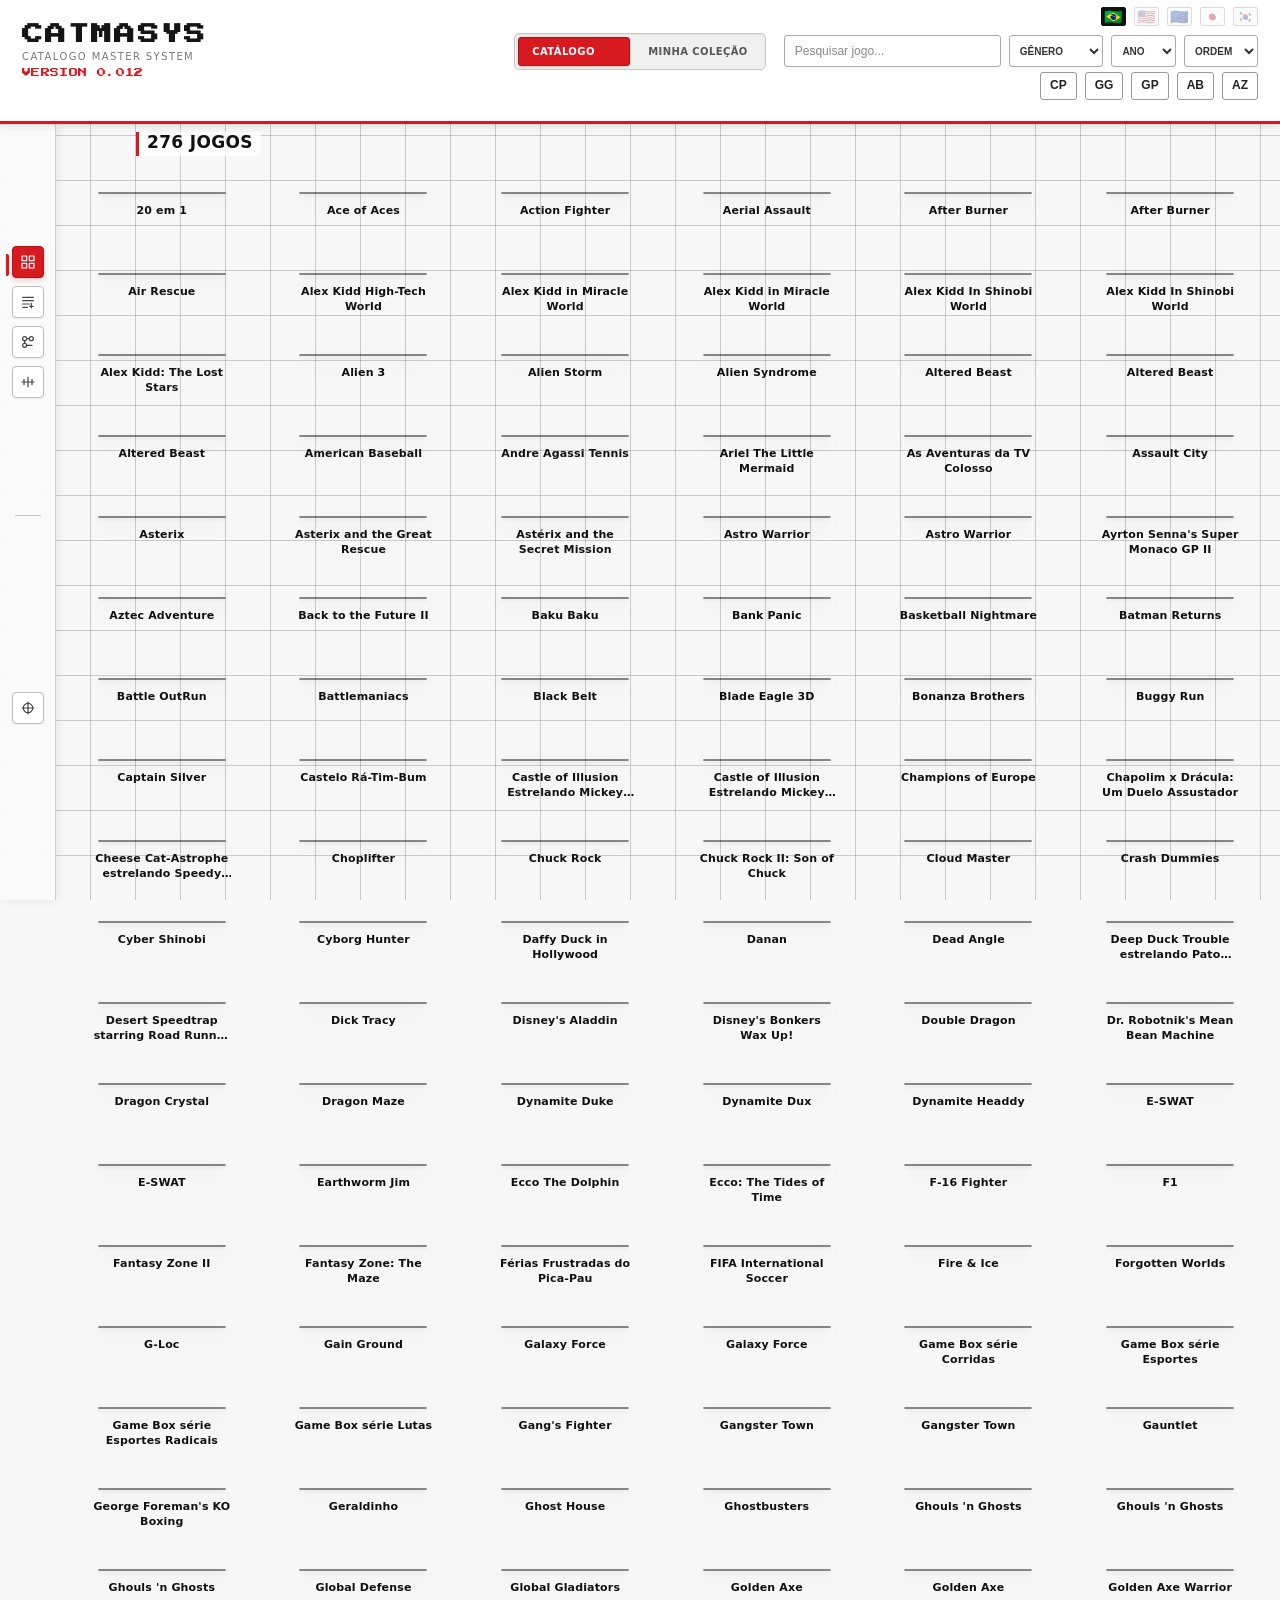
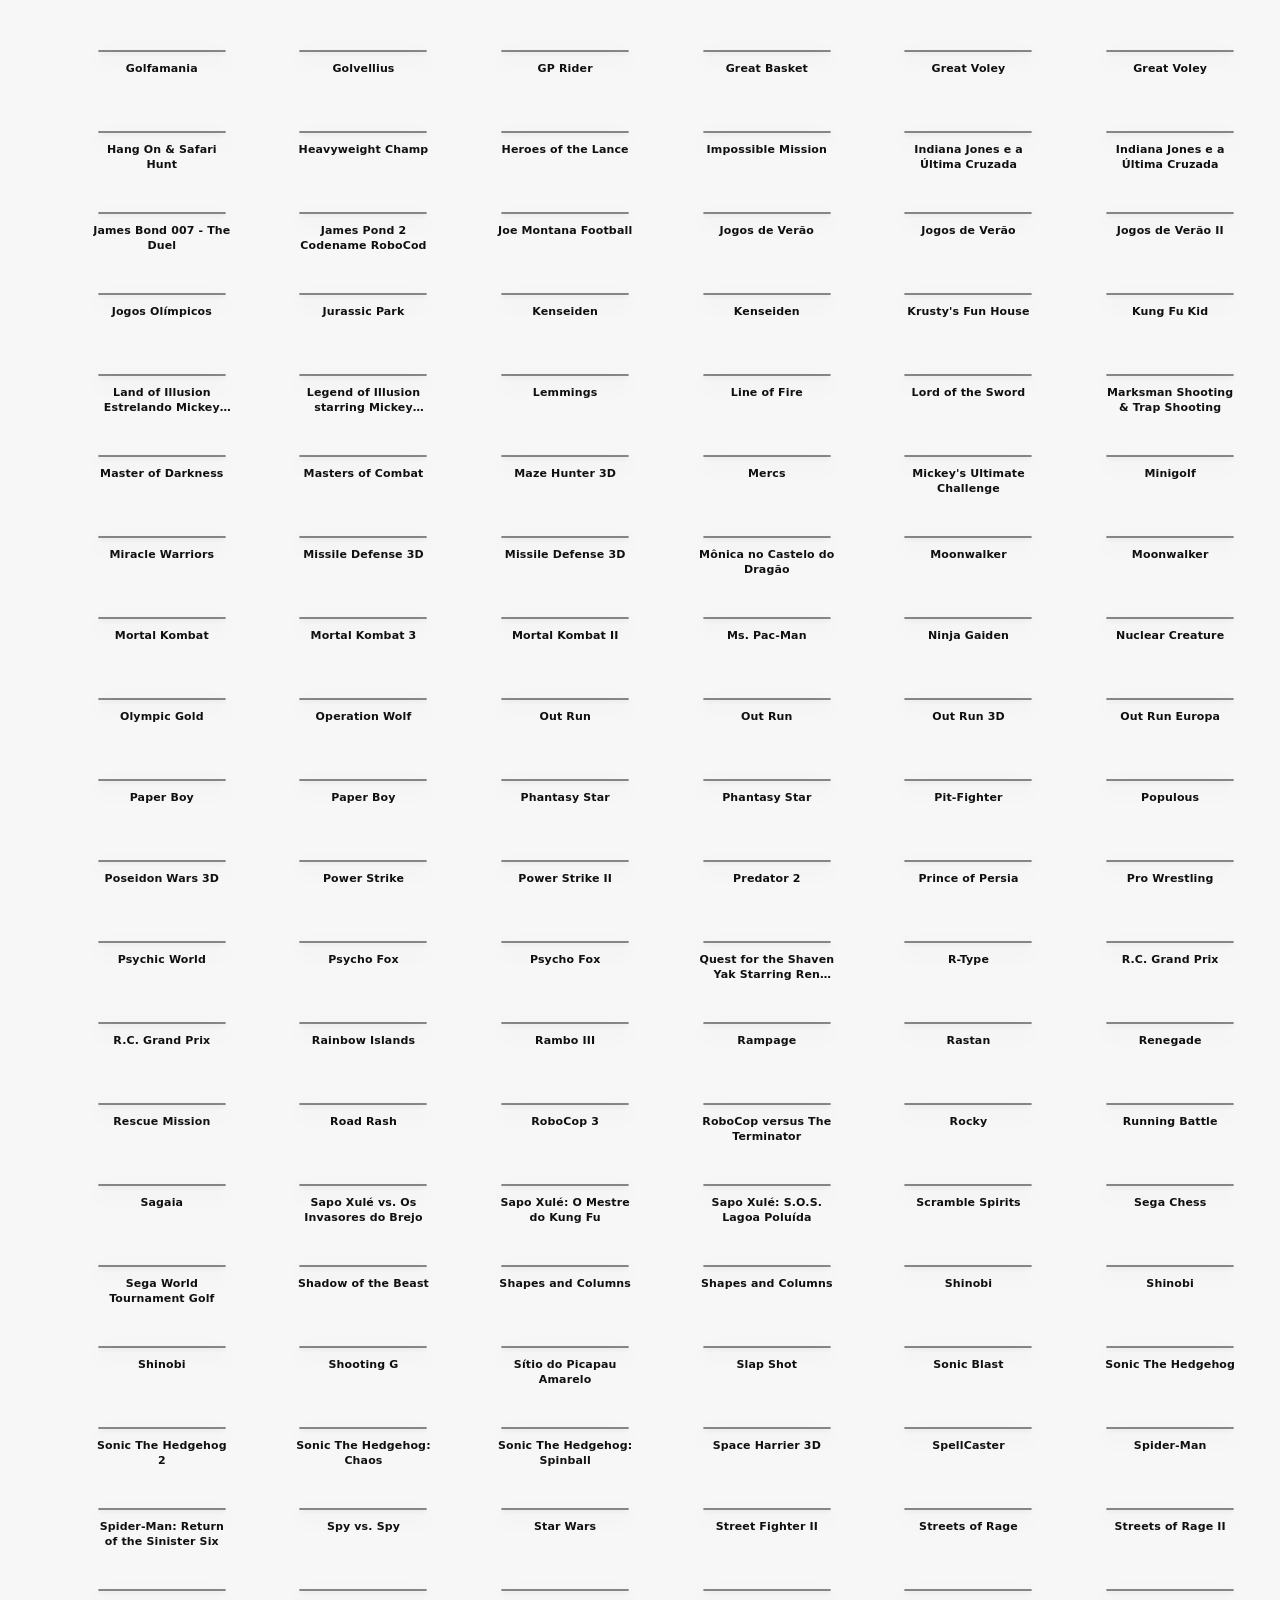
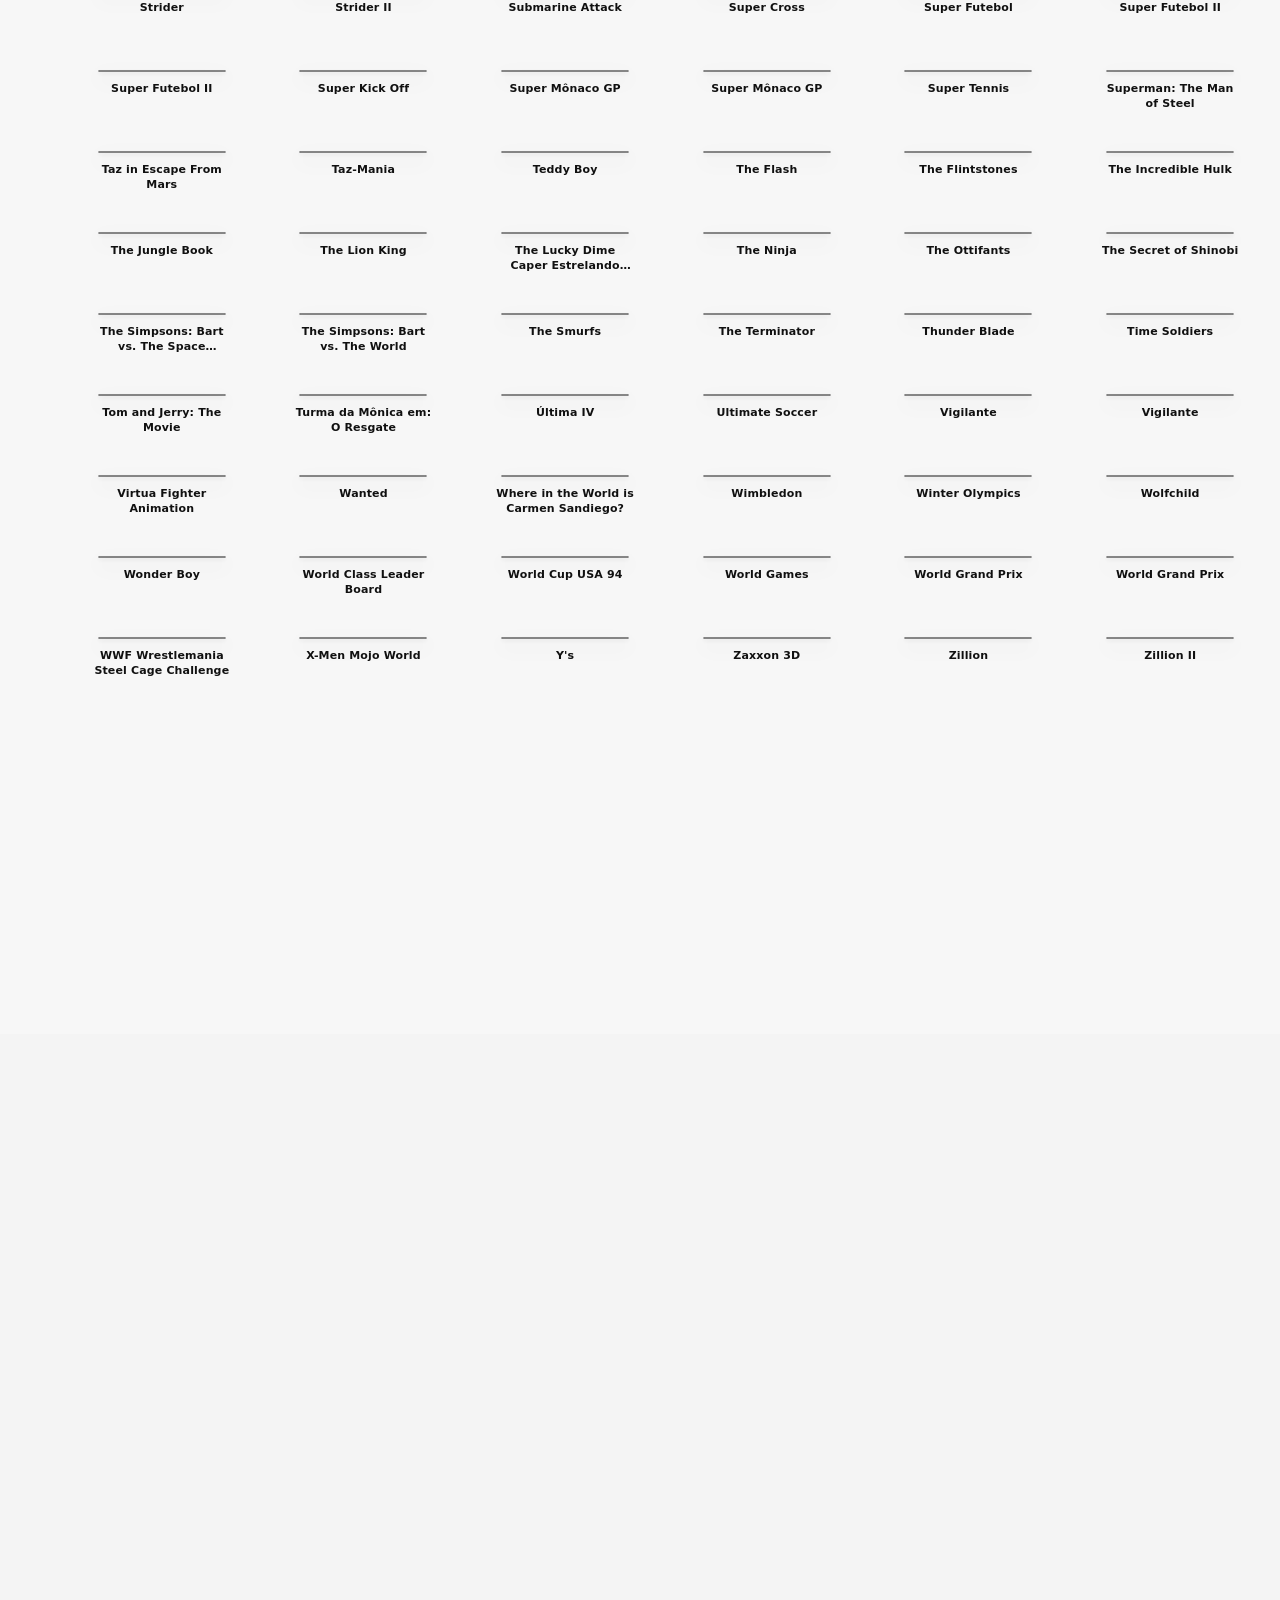
==== index.html @ 5d3e19c9 "Version 0.012 — sincroniza versão visível do cabeçalho" ====
﻿<!doctype html><html lang="pt-BR"><head><meta charset="utf-8"><meta name="viewport" content="width=device-width,initial-scale=1"><title>Catmasys</title><link rel="icon" type="image/svg+xml" href="assets/catmasys-icon.svg"><link rel="stylesheet" href="css/style.css"><link rel="stylesheet" href="css/skin_spaceharrier.css"></head><body><header class="topbar"><div><h1>CATMASYS</h1><p>Catalogo Master System</p><span class="site-version">VERSION 0.012</span></div><nav class="mode-switch"><a class="mode-btn active" href="index.html">CATÁLOGO</a><a class="mode-btn" href="minha_colecao.html">MINHA COLEÇÃO</a></nav><div class="catalog-header-controls"><input id="search" type="search" placeholder="Pesquisar jogo..." autocomplete="off"><select id="genre-filter"><option value="">GÊNERO</option></select><select id="year-filter"><option value="">ANO</option></select><select id="sort-filter"><option value="default">ORDEM</option><option value="az">A-Z</option><option value="za">Z-A</option></select></div><div id="catalog-filters" class="catalog-filters">
    <div id="catalogs">
        <button class="active" data-cat="BR">BR</button>
        <button disabled data-cat="USA">USA</button>
        <button disabled data-cat="EUR">EUR</button>
        <button disabled data-cat="JP">JP</button>
        <button disabled data-cat="KR">KR</button>
    </div>
    <div id="editions">
        <button data-edition="CP">CP</button>
        <button data-edition="GG">GG</button>
        <button data-edition="GP">GP</button>
        <button data-edition="AB">AB</button>
        <button data-edition="AZ">AZ</button>
        
    </div>
</div></header><aside id="view-menu" class="view-menu" aria-label="Modos de exibição">
    <div class="view-rail-group">
        <button class="view-mode active" data-view="thumbs" title="Miniaturas" aria-label="Miniaturas">
            <svg viewBox="0 0 24 24" aria-hidden="true"><rect x="3" y="3" width="7" height="7"/><rect x="14" y="3" width="7" height="7"/><rect x="3" y="14" width="7" height="7"/><rect x="14" y="14" width="7" height="7"/></svg>
        </button>
        <button class="view-mode" data-view="year" title="Ordenar por ano" aria-label="Ordenar por ano">
            <svg viewBox="0 0 24 24" aria-hidden="true"><path d="M4 5h16M4 10h16M4 15h10M4 20h7"/><path d="M17 14v7M14.5 18.5h5"/></svg>
        </button>
        <button class="view-mode" data-view="genre" title="Ordenar por gênero" aria-label="Ordenar por gênero">
            <svg viewBox="0 0 24 24" aria-hidden="true"><circle cx="7" cy="7" r="3"/><circle cx="17" cy="7" r="3"/><circle cx="7" cy="17" r="3"/><path d="M10 7h4M7 10v4M10 17h8"/></svg>
        </button>
        <button class="view-mode" data-view="timeline" title="Linha do tempo" aria-label="Linha do tempo">
            <svg viewBox="0 0 24 24" aria-hidden="true"><path d="M3 12h18"/><path d="M6 8v8M12 5v14M18 8v8"/></svg>
        </button>
    </div>
    <div class="view-rail-separator"></div>
    <div class="view-rail-group future-modes" aria-label="Mais modos de exibição">
        <button class="view-mode mode-placeholder" title="Novos modos em breve" aria-label="Novos modos em breve" disabled>
            <svg viewBox="0 0 24 24" aria-hidden="true"><path d="M12 5v14M5 12h14"/></svg>
        </button>
    </div>
</aside><main><div class="toolbar"><span id="count"></span></div><section id="grid" class="grid"></section></main><footer class="site-footer" aria-label="Informações do site"></footer><script src="js/games_br.js"></script><script src="js/app_catalogo.js"></script><script src="js/skin_spaceharrier.js"></script></body></html>
---- css/style.css ----
﻿* {
    box-sizing: border-box;
}

html {
    font-family: system-ui, -apple-system, "Segoe UI", Roboto, Arial, sans-serif;
    background: #f4f4f4;
    color: #171717;
}

body {
    margin: 0;
    background-color: #f7f7f7;
    background-image:
        linear-gradient(rgba(0,0,0,0.18) 1px, transparent 1px),
        linear-gradient(90deg, rgba(0,0,0,0.18) 1px, transparent 1px);
    background-size: 45px 45px;
    background-attachment: fixed;

}


/* =========================================================
   FONTE
   ========================================================= */

@font-face {
    font-family: "Press Start 2P";
    src: url("../fonts/PressStart2P-Regular.ttf") format("truetype");
    font-weight: 400;
    font-style: normal;
    font-display: swap;
}


/* =========================================================
   CABECALHO
   ========================================================= */

.topbar {
    position: sticky;
    top: 0;
    z-index: 1000;

    display: grid;
    grid-template-columns: 1fr auto;
    grid-template-rows: auto auto auto;

    align-items: center;
    column-gap: 20px;

    padding-top: 4px !important;
    padding-bottom: 4px !important;

    background: #fff;
    border-bottom: 1px solid #ddd;

    box-shadow: 0 2px 6px rgba(0,0,0,0.15);
}

.topbar > div:first-child {
    grid-column: 1;
    grid-row: 1 / 4;
    flex-shrink: 0;
}

.topbar h1 {
    margin: 0 !important;

    font-family: "Press Start 2P", monospace !important;
    font-size: 22px;
    line-height: 1.05 !important;
    letter-spacing: 0.08em;
}

.topbar p {
    margin-top: 0 !important;
    margin-bottom: 0 !important;

    color: #666;
    font-size: 13px;
    line-height: 1 !important;
}


/* =========================================================
   PESQUISA
   ========================================================= */

#search {
    grid-column: 2;
    grid-row: 2;

    width: 280px;

    margin-top: 0 !important;
    margin-bottom: 0 !important;

    padding: 8px 12px;

    border: 1px solid #ccc;
    border-radius: 6px;

    font-size: 14px;
}


/* =========================================================
   CATALOGOS E EDICOES
   ========================================================= */

#catalog-filters {
    grid-column: 2;
    grid-row: 1 / 4;

    display: contents;
}

#catalogs {
    grid-column: 2;
    grid-row: 1;

    display: flex;
    gap: 3px;
    justify-content: flex-end;

    margin-top: 0 !important;
    margin-bottom: 0 !important;
}

#editions {
    grid-column: 2;
    grid-row: 3;

    display: flex;
    gap: 5px;
    justify-content: flex-end;

    margin-top: 0 !important;
    margin-bottom: 0 !important;
}


/* Botoes de catalogo: discretos */

#catalogs button {
    border: 1px solid #ccc;
    background: #fff;
    color: #777;

    padding-top: 1px !important;
    padding-bottom: 1px !important;
    padding-left: 6px;
    padding-right: 6px;

    margin: 0;

    border-radius: 3px;

    font-size: 9px;
    line-height: 1 !important;

    height: 18px;
    min-width: 30px;

    cursor: pointer;
}

#catalogs button.active {
    background: #222;
    color: #fff;
    border-color: #222;
}

#catalogs button:disabled {
    opacity: 0.35;
    cursor: default;
}


/* Botoes de edicao: mais visiveis */

#editions button {
    border: 1px solid #ccc;
    background: #fff;
    color: #777;

    padding: 5px 9px;

    margin: 0;

    border-radius: 3px;

    font-size: 12px;
    line-height: 1.1;

    height: 26px;

    cursor: pointer;
}

#editions button.active {
    background: #222;
    color: #fff;
    border-color: #222;
}

#editions button:disabled {
    opacity: 0.35;
    cursor: default;
}


/* =========================================================
   AREA PRINCIPAL
   ========================================================= */

main {
    position: relative;
}

.toolbar {
    max-width: 1500px;
    margin: auto;
    padding: 16px 24px;

    color: #666;
    font-size: 14px;
}

#grid {
    position: relative;
    display: block !important;

    max-width: none;
    margin: 0;
    padding: 0 20px 40px;
}


/* =========================================================
   SECOES POR ANO
   ========================================================= */

.year-section {
    position: relative;

    width: 100%;
    margin-top: 36px;
}

.year-title {
    display: block;

    width: 100%;

    margin: 0 0 14px 0;
    padding: 0 0 5px 0;

    color: #111;

    font-size: 24px;
    line-height: 1.2;
    font-weight: 700;

    text-align: left;

    border-bottom: 2px solid #111 !important;
}


/* =========================================================
   LINHAS DE JOGOS
   ========================================================= */

.year-grid {
    position: relative;

    display: flex !important;
    flex-direction: column;

    align-items: center;

    gap: 34px;
}

.game-row {
    display: flex !important;

    flex-direction: row;
    flex-wrap: nowrap;

    justify-content: center;
    align-items: flex-start;

    gap: 34px;

    width: 100%;
}


/* =========================================================
   CARDS
   ========================================================= */

.card {
    width: 140px;

    padding: 0;

    display: flex;
    flex-direction: column;
    align-items: center;

    background: transparent;

    border: none;
    border-radius: 0;

    box-shadow: none;

    color: #111;

    text-decoration: none;
}


/* =========================================================
   CAPAS
   ========================================================= */

.card .thumb {
    width: 128px !important;
    height: auto !important;

    max-width: 128px !important;
    max-height: none !important;

    object-fit: unset !important;

    display: block;

    margin: 0 auto;

    border: 1px solid #111;
    border-radius: 4px;

    box-shadow: none !important;

    filter: drop-shadow(0 2px 4px rgba(0,0,0,0.38));

    background: transparent;
}


/* =========================================================
   NOMES DOS JOGOS
   ========================================================= */

.card .name {
    width: 128px;
    height: 32px;

    margin: 10px auto 0;

    color: #111;

    font-family: system-ui, -apple-system, "Segoe UI", Arial, sans-serif;

    font-size: 12px;
    line-height: 16px;

    font-weight: 600;

    text-align: center;

    letter-spacing: 0.25px;

    display: -webkit-box;

    -webkit-line-clamp: 2;
    -webkit-box-orient: vertical;

    overflow: hidden;
}


/* =========================================================
   INFORMACOES / ID
   ========================================================= */

.card .id {
    margin: 0 2px;

    color: #777;

    font-size: 12px;
}


/* =========================================================
   PAGINA DE DETALHE
   ========================================================= */

.detail {
    max-width: 1100px;

    margin: 30px auto;

    padding: 0 24px 50px;
}

.detail-card {
    display: grid;

    grid-template-columns: minmax(240px, 360px) 1fr;

    gap: 40px;

    background: #fff;

    border: 1px solid #ddd;
    border-radius: 12px;

    padding: 24px;
}

.cover {
    width: 100%;
    max-height: 650px;

    object-fit: contain;

    background: #eee;

    border-radius: 8px;
}

.info h2 {
    margin-top: 0;
}

.info-row {
    padding: 9px 0;

    border-bottom: 1px solid #eee;
}

.label {
    color: #777;

    display: inline-block;

    min-width: 140px;
}

.back {
    color: inherit;

    text-decoration: none;

    font-weight: 600;
}


/* =========================================================
   RESPONSIVIDADE
   ========================================================= */

@media (max-width: 700px) {

    .topbar {
        grid-template-columns: 1fr;
        grid-template-rows: auto;

        gap: 5px;

        padding: 8px 12px !important;
    }

    .topbar > div:first-child {
        grid-column: 1;
        grid-row: auto;
    }

    #catalogs,
    #search,
    #editions {
        grid-column: 1;
        grid-row: auto;
        justify-content: flex-start;
    }

    #search {
        width: 100%;
    }

    #catalogs {
        flex-wrap: wrap;
    }

    #editions {
        flex-wrap: wrap;
    }

    #grid {
        padding-left: 10px;
        padding-right: 10px;
    }

    .game-row {
        gap: 18px;
    }

    .detail {
        padding: 0 12px 30px;
    }

    .detail-card {
        grid-template-columns: 1fr;
        gap: 20px;

        padding: 16px;
    }
}



/* =========================================================
   IDENTIDADE VISUAL MASTER SYSTEM
   ========================================================= */

/* faixa vermelha de divisao do cabecalho */
.topbar {
    border-bottom: 4px solid #d71920 !important;
}


/* catalogos - discretos, estilo tecnico */
#catalogs button {
    border: 1px solid #999;
    background: #f7f7f7;
    color: #333;

    font-weight: 600;
}

#catalogs button.active {
    background: #111;
    color: #fff;
    border-color: #111;
}


/* edicoes - destaque vermelho */
#editions button {
    border: 1px solid #999;
    background: #fff;
    color: #222;

    font-weight: 700;
}

#editions button:hover {
    background: #eee;
}

#editions button.active {
    background: #d71920;
    color: #fff;
    border-color: #b51218;
}


/* campo de pesquisa */
#search {
    border: 1px solid #999;
    border-radius: 2px;
    background: #fff;
}

#search:focus {
    outline: none;
    border-color: #d71920;
    box-shadow: 0 0 0 1px #d71920;
}


/* titulos dos anos */
.year-title {
    border-bottom-color: #111 !important;
}


/* pequeno detalhe vermelho ao passar sobre as capas */
.card:hover .thumb {
    filter:
        drop-shadow(0 2px 4px rgba(0,0,0,0.38))
        drop-shadow(0 0 1px rgba(215,25,32,0.35));
}
/* =========================================================
   PROFUNDIDADE DAS CAPAS
   ========================================================= */

.card .thumb {
    border: 1px solid rgba(0,0,0,0.45);

    filter:
        drop-shadow(0 2px 2px rgba(0,0,0,0.18))
        drop-shadow(0 7px 9px rgba(0,0,0,0.20));

    transition:
        transform 0.18s ease,
        filter 0.18s ease;
}


/* =========================================================
   CAPA AO PASSAR O MOUSE
   ========================================================= */

.card:hover .thumb {
    transform: translateY(-4px);

    filter:
        drop-shadow(0 3px 3px rgba(0,0,0,0.20))
        drop-shadow(0 11px 13px rgba(0,0,0,0.25));
}


/* =========================================================
   NOME DO JOGO
   ========================================================= */

.card:hover .name {
    text-shadow:
        0 1px 2px rgba(0,0,0,0.18);
}

/* =========================================================
   ALTERNANCIA CATALOGO / MINHA COLECAO
   ========================================================= */
.mode-switch {
    grid-column: 2;
    grid-row: 1 / 4;
    justify-self: center;
    display: flex;
    gap: 4px;
    align-items: center;
}
.mode-btn {
    display: inline-block;
    padding: 7px 10px;
    border: 1px solid #999;
    border-radius: 3px;
    background: #fff;
    color: #222;
    text-decoration: none;
    font-size: 11px;
    font-weight: 700;
    white-space: nowrap;
}
.mode-btn.active {
    background: #d71920;
    color: #fff;
    border-color: #b51218;
}

/* =========================================================
   MINHA COLECAO
   ========================================================= */
.collection-toolbar {
    max-width: 1500px;
    margin: 0 auto;
    padding: 16px 24px;
}
.collection-counts {
    display: flex;
    gap: 18px;
    align-items: center;
    color: #555;
    font-size: 14px;
    margin-bottom: 12px;
}
.collection-filters {
    display: flex;
    gap: 6px;
    flex-wrap: wrap;
}
.collection-filters button {
    border: 1px solid #999;
    background: #fff;
    color: #222;
    padding: 6px 9px;
    border-radius: 3px;
    font-size: 11px;
    font-weight: 700;
    cursor: pointer;
}
.collection-filters button.active {
    background: #d71920;
    color: #fff;
    border-color: #b51218;
}
.collection-grid {
    display: grid;
    grid-template-columns: repeat(auto-fill, minmax(155px, 1fr));
    gap: 28px 18px;
    padding: 0 24px 50px;
    max-width: 1500px;
    margin: 0 auto;
}
.collection-card {
    min-width: 0;
    text-align: center;
}
.collection-cover-link {
    display: block;
    text-decoration: none;
}
.collection-card .thumb {
    width: 128px;
    max-width: 100%;
    border: 1px solid rgba(0,0,0,.45);
    border-radius: 4px;
    filter: drop-shadow(0 5px 7px rgba(0,0,0,.2));
    transition: transform .18s ease;
}
.collection-card:hover .thumb {
    transform: translateY(-4px);
}
.collection-name {
    margin: 9px auto 0;
    font-size: 12px;
    line-height: 16px;
    font-weight: 600;
    max-width: 145px;
}
.collection-id {
    color: #777;
    font-size: 10px;
    margin-top: 3px;
}
.collection-status-select {
    width: 130px;
    margin-top: 7px;
    padding: 5px 4px;
    border: 1px solid #999;
    border-radius: 3px;
    background: #fff;
    font-size: 11px;
}
@media (max-width: 700px) {
    .mode-switch {
        grid-column: 1;
        grid-row: auto;
        justify-self: start;
    }
    .collection-toolbar {
        padding: 12px;
    }
    .collection-grid {
        padding-left: 12px;
        padding-right: 12px;
        grid-template-columns: repeat(auto-fill, minmax(125px, 1fr));
        gap: 22px 8px;
    }
}

/* =========================================================
   CORRECAO DO HEADER: NAVEGACAO NO CENTRO
   ========================================================= */
.topbar {
    grid-template-columns: 1fr auto 1fr !important;
    grid-template-rows: auto auto auto !important;
    column-gap: 18px !important;
    padding-left: 18px;
    padding-right: 18px;
}

.topbar > div:first-child {
    grid-column: 1 !important;
    grid-row: 1 / 4 !important;
}

.mode-switch {
    grid-column: 2 !important;
    grid-row: 1 / 4 !important;
    justify-self: center !important;
    align-self: center !important;
    z-index: 20;
}

#catalog-filters {
    grid-column: 3 !important;
    grid-row: 1 / 4 !important;
}

#catalogs {
    grid-column: 3 !important;
}

#search {
    grid-column: 3 !important;
}

#editions {
    grid-column: 3 !important;
}

@media (max-width: 900px) {
    .topbar {
        grid-template-columns: 1fr !important;
        grid-template-rows: auto !important;
        gap: 7px !important;
    }

    .topbar > div:first-child,
    .mode-switch,
    #catalog-filters,
    #catalogs,
    #search,
    #editions {
        grid-column: 1 !important;
        grid-row: auto !important;
    }

    .mode-switch {
        justify-self: center !important;
    }

    #catalogs,
    #editions {
        justify-content: center !important;
    }

    #search {
        width: min(100%, 420px);
        justify-self: center;
    }
}

.catalog-header-controls{grid-column:3!important;grid-row:2!important;display:flex;align-items:center;justify-content:flex-end;gap:5px;min-width:0}.catalog-header-controls #search{grid-column:auto!important;grid-row:auto!important;width:210px}.catalog-header-controls select{height:30px;padding:0 6px;border:1px solid #999;border-radius:3px;background:#fff;color:#222;font-size:10px;font-weight:700}.catalog-header-controls #genre-filter{width:100px}.catalog-header-controls #year-filter{width:68px}.catalog-header-controls #sort-filter{width:78px}.catalog-header-controls #status-filter{width:92px}@media(max-width:900px){.catalog-header-controls{grid-column:1!important;grid-row:auto!important;justify-content:center;flex-wrap:wrap}.catalog-header-controls #search{width:min(100%,280px)}}
/* HEADER UNIFICADO: mesma altura e mesma posicao da busca nos dois modos */
.topbar{min-height:82px!important;grid-template-rows:26px 30px 26px!important;}
.topbar .catalog-header-controls{grid-column:3!important;grid-row:2!important;height:30px!important;align-self:center!important;}
.topbar .catalog-header-controls #search{height:30px!important;margin:0!important;}
.topbar #catalog-filters{grid-column:3!important;grid-row:1 / 4!important;display:contents!important;}
.topbar #catalogs{grid-column:3!important;grid-row:1!important;height:26px!important;align-items:center!important;}
.topbar #editions{grid-column:3!important;grid-row:3!important;height:26px!important;align-items:center!important;}




/* =========================================================
   CATMASYS — RAIL DE MODOS DE EXIBIÇÃO
   ========================================================= */
.view-menu{
    position:fixed;
    left:0;
    top:82px;
    bottom:0;
    z-index:900;
    width:60px;
    padding:18px 8px 12px;
    display:flex;
    flex-direction:column;
    align-items:center;
    background:rgba(255,255,255,.97);
    border-right:1px solid #d4d4d4;
    box-shadow:2px 0 12px rgba(0,0,0,.10);
}
.view-rail-group{
    display:flex;
    flex-direction:column;
    align-items:center;
    gap:8px;
}
.view-mode{
    position:relative;
    width:42px;
    height:42px;
    padding:0;
    display:flex;
    align-items:center;
    justify-content:center;
    border:1px solid #c4c4c4;
    border-radius:5px;
    background:#fafafa;
    color:#333;
    cursor:pointer;
    transition:all .16s ease;
}
.view-mode svg{
    width:21px;
    height:21px;
    fill:none;
    stroke:currentColor;
    stroke-width:1.8;
    stroke-linecap:round;
    stroke-linejoin:round;
}
.view-mode:hover{
    background:#f0f0f0;
    border-color:#999;
    transform:translateX(1px);
}
.view-mode.active{
    background:#d71920;
    border-color:#b51218;
    color:#fff;
    box-shadow:0 2px 5px rgba(215,25,32,.28);
}
.view-mode.active::before{
    content:"";
    position:absolute;
    left:-9px;
    top:8px;
    width:3px;
    height:26px;
    border-radius:0 2px 2px 0;
    background:#d71920;
}
.view-rail-separator{
    width:28px;
    height:1px;
    margin:12px 0;
    background:#d7d7d7;
}
.mode-placeholder{
    opacity:.42;
    cursor:default;
}
.mode-placeholder:hover{transform:none;background:#fafafa;border-color:#c4c4c4}
main,.toolbar{margin-left:60px}
#grid{padding-left:20px}
.thumbs-grid{
    display:grid;
    grid-template-columns:repeat(auto-fill,minmax(140px,1fr));
    justify-items:center;
    align-items:start;
    gap:34px 34px;
    width:100%;
}
.view-section{width:100%;margin-top:36px}
.view-title{
    margin:0 0 14px;
    padding:0 0 5px;
    color:#111;
    font-size:24px;
    line-height:1.2;
    font-weight:700;
    border-bottom:2px solid #111;
}
#grid .view-section:first-child{margin-top:0}
@media(max-width:700px){
    .view-menu{
        top:82px;
        width:50px;
        padding:14px 5px 10px;
    }
    .view-mode{width:38px;height:38px}
    .view-mode.active::before{left:-6px;height:22px;top:8px}
    .view-mode svg{width:19px;height:19px}
    main,.toolbar{margin-left:50px}
    #grid{padding-left:10px}
    .thumbs-grid{grid-template-columns:repeat(auto-fill,minmax(115px,1fr));gap:22px 12px}
}


/* =========================================================
   CATMASYS DESIGN SYSTEM v1 — RETRO TÉCNICO / COLEÇÃO
   Base visual consolidada: hierarquia, grid, contraste e
   navegação lateral sem transformar o catálogo em arcade.
   ========================================================= */
:root{
    --cm-red:#d71920;
    --cm-red-dark:#b51218;
    --cm-ink:#151515;
    --cm-muted:#666;
    --cm-line:#d8d8d8;
    --cm-soft:#f4f4f4;
    --cm-panel:#ffffff;
    --cm-radius:4px;
}

body{
    color:var(--cm-ink);
}

/* Cabeçalho: três zonas claras — identidade / módulo / ferramentas */
.topbar{
    height:82px !important;
    min-height:82px !important;
    padding:0 18px !important;
    border-bottom:3px solid var(--cm-red) !important;
    box-shadow:0 2px 8px rgba(0,0,0,.10) !important;
}
.topbar > div:first-child{
    display:flex;
    flex-direction:column;
    justify-content:center;
    min-width:220px;
}
.topbar h1{
    font-size:21px !important;
    letter-spacing:.10em !important;
}
.topbar p{
    margin-top:6px !important;
    color:#777 !important;
    font-size:10px !important;
    line-height:1 !important;
    letter-spacing:.14em;
    text-transform:uppercase;
}

/* Navegação principal com aspecto de módulo do sistema */
.mode-switch{
    padding:3px;
    gap:2px !important;
    background:#f0f0f0;
    border:1px solid #c8c8c8;
    border-radius:5px;
    box-shadow:inset 0 1px 2px rgba(0,0,0,.06);
}
.mode-btn{
    min-width:108px;
    padding:8px 12px !important;
    border:1px solid transparent !important;
    border-radius:3px !important;
    background:transparent !important;
    color:#555 !important;
    font-size:10px !important;
    letter-spacing:.04em;
}
.mode-btn:hover{
    color:#111 !important;
    background:#fff !important;
}
.mode-btn.active{
    background:var(--cm-red) !important;
    border-color:var(--cm-red-dark) !important;
    color:#fff !important;
    box-shadow:0 1px 3px rgba(0,0,0,.16);
}

/* Ferramentas: um único instrumento, em vez de controles soltos */
.catalog-header-controls{
    height:30px !important;
    padding:0 !important;
    gap:4px !important;
}
.catalog-header-controls #search{
    width:230px !important;
    height:30px !important;
    padding:0 10px !important;
    border:1px solid #aaa !important;
    border-radius:3px !important;
    font-size:12px !important;
    color:#222;
    background:#fff;
}
.catalog-header-controls #search::placeholder{
    color:#888;
}
.catalog-header-controls select{
    height:30px !important;
    border:1px solid #aaa !important;
    border-radius:3px !important;
    background:#fff !important;
    color:#333 !important;
    font-size:10px !important;
    font-weight:700 !important;
}
.catalog-header-controls select:focus,
.catalog-header-controls #search:focus{
    outline:none !important;
    border-color:var(--cm-red) !important;
    box-shadow:0 0 0 1px var(--cm-red) !important;
}

/* Faixa superior/inferior do catálogo: linguagem técnica */
#catalogs,
#editions{
    gap:3px !important;
}
#catalogs button,
#editions button{
    transition:background .14s ease,border-color .14s ease,color .14s ease,transform .14s ease;
}
#catalogs button:hover:not(:disabled),
#editions button:hover:not(:disabled){
    transform:translateY(-1px);
}
#editions button.active{
    box-shadow:0 1px 3px rgba(215,25,32,.22);
}

/* Contador como indicador de sistema, sem competir com as capas */
.toolbar{
    max-width:none !important;
    margin-left:60px !important;
    padding:13px 24px 8px !important;
    min-height:42px;
}
#count{
    display:inline-flex;
    align-items:center;
    min-height:24px;
    padding:0 8px;
    border-left:3px solid var(--cm-red);
    color:#555;
    background:rgba(255,255,255,.78);
    font-size:10px;
    font-weight:700;
    letter-spacing:.05em;
    text-transform:uppercase;
}

/* Rail: mais próxima de uma ferramenta profissional do que de um menu arcade */
.view-menu{
    width:58px !important;
    top:82px !important;
    padding:20px 7px 12px !important;
    background:rgba(250,250,250,.97) !important;
    border-right:1px solid #cfcfcf !important;
    box-shadow:2px 0 10px rgba(0,0,0,.07) !important;
}
.view-rail-group{gap:7px !important;}
.view-mode{
    width:40px !important;
    height:40px !important;
    border:1px solid #bdbdbd !important;
    border-radius:4px !important;
    background:#fff !important;
    color:#444 !important;
    box-shadow:0 1px 2px rgba(0,0,0,.05);
}
.view-mode svg{width:20px !important;height:20px !important;}
.view-mode:hover:not(:disabled){
    background:#f1f1f1 !important;
    border-color:#888 !important;
    transform:none !important;
}
.view-mode.active{
    background:var(--cm-red) !important;
    border-color:var(--cm-red-dark) !important;
    color:#fff !important;
    box-shadow:0 2px 5px rgba(215,25,32,.22) !important;
}
.view-mode.active::before{
    left:-8px !important;
    width:3px !important;
    height:24px !important;
    top:8px !important;
    background:var(--cm-red) !important;
}
.view-rail-separator{
    width:26px !important;
    margin:14px 0 !important;
    background:#ccc !important;
}

/* Área de conteúdo: grid mais respirado e alinhado */
#grid{
    margin-left:0 !important;
    padding:0 24px 50px 20px !important;
}
.thumbs-grid{
    grid-template-columns:repeat(auto-fill,minmax(150px,1fr)) !important;
    gap:38px 30px !important;
}
.card{
    width:150px !important;
}
.card .thumb{
    width:128px !important;
    border-radius:3px !important;
}
.card .name{
    width:138px !important;
    margin-top:9px !important;
    font-size:11px !important;
    line-height:15px !important;
    font-weight:650 !important;
    letter-spacing:.15px !important;
}
.card:hover .name{text-shadow:none !important;}

/* Separadores de ano/gênero: menos "título de página", mais índice de catálogo */
.view-section{margin-top:40px !important;}
.view-title{
    display:flex;
    align-items:center;
    gap:10px;
    margin:0 0 18px !important;
    padding:0 0 7px !important;
    color:#222 !important;
    font-size:17px !important;
    line-height:1 !important;
    font-weight:800 !important;
    letter-spacing:.02em;
    border-bottom:1px solid #aaa !important;
}
.view-title::before{
    content:"";
    width:6px;
    height:17px;
    background:var(--cm-red);
    display:inline-block;
}

/* Coleção compartilha a mesma linguagem visual */
.collection-toolbar{
    margin-left:60px !important;
    max-width:none !important;
    padding:16px 24px 12px !important;
}
.collection-counts{
    margin-bottom:10px !important;
    font-size:11px !important;
    text-transform:uppercase;
    letter-spacing:.04em;
}
.collection-grid{
    margin-left:60px !important;
    max-width:none !important;
    padding:4px 24px 50px !important;
    grid-template-columns:repeat(auto-fill,minmax(150px,1fr)) !important;
    gap:36px 26px !important;
}

@media(max-width:900px){
    .topbar{height:auto !important;min-height:82px !important;}
    .topbar > div:first-child{align-items:flex-start;}
    .mode-switch{margin:2px auto !important;}
    .catalog-header-controls{width:100%;}
    .catalog-header-controls #search{width:min(230px,45vw) !important;}
}
@media(max-width:700px){
    .view-menu{width:50px !important;}
    main,.toolbar{margin-left:50px !important;}
    .collection-toolbar,.collection-grid{margin-left:50px !important;}
    #grid{padding-left:12px !important;padding-right:12px !important;}
    .thumbs-grid{grid-template-columns:repeat(auto-fill,minmax(120px,1fr)) !important;gap:28px 10px !important;}
    .card{width:120px !important;}
    .card .thumb{width:112px !important;}
    .card .name{width:112px !important;font-size:10px !important;}
}


/* =========================================================
   REFINAMENTO DE ESPAÇAMENTO — HEADER / RAIL
   ========================================================= */
:root{
    --cm-header-h:108px;
    --cm-gap:8px;
}
.topbar{
    height:var(--cm-header-h) !important;
    min-height:var(--cm-header-h) !important;
    grid-template-rows:32px 38px 32px !important;
    padding:0 22px !important;
}
.topbar .catalog-header-controls{
    height:38px !important;
    gap:var(--cm-gap) !important;
}
.topbar .catalog-header-controls #search,
.topbar .catalog-header-controls select{
    height:32px !important;
}
.topbar #catalogs,
.topbar #editions{
    height:32px !important;
    gap:var(--cm-gap) !important;
    align-items:center !important;
}
#catalogs button{height:22px !important;min-width:32px !important;}
#editions button{height:28px !important;padding:4px 9px !important;}
.mode-switch{gap:4px !important;}
.mode-btn{min-width:112px !important;padding:8px 13px !important;}

/* Rail mais discreta, centralizada e com distância constante */
.view-menu{
    top:var(--cm-header-h) !important;
    width:56px !important;
    padding:18px 0 12px !important;
}
.view-rail-group{
    width:100%;
    align-items:center !important;
    justify-content:center !important;
    gap:var(--cm-gap) !important;
    flex:1 !important;
}
.view-mode{
    width:32px !important;
    height:32px !important;
}
.view-mode svg{width:16px !important;height:16px !important;}
.view-mode.active::before{
    left:-7px !important;
    top:7px !important;
    height:22px !important;
}
.view-rail-separator{margin:12px 0 !important;}
main,.toolbar{margin-left:56px !important;}
.toolbar{padding-top:12px !important;padding-bottom:8px !important;}

/* Barra de ano: estrutura pronta para a paleta que será definida pela referência */
.view-section[data-view-key="year"] .view-title{
    position:relative;
    min-height:42px;
    margin-bottom:18px !important;
    padding:0 16px !important;
    display:flex;
    align-items:center;
    border:2px solid #111 !important;
    background:var(--cm-year-color,#e7e7e7) !important;
    color:#111 !important;
    font-size:19px !important;
    font-weight:800 !important;
    letter-spacing:.03em;
    box-shadow:none;
}
.view-section[data-view-key="year"] .view-title::before{display:none !important;}
.view-section[data-view-key="year"] .view-title::after{
    content:"";
    position:absolute;
    left:0;right:0;bottom:-2px;
    height:2px;
    background:#111;
}

@media(max-width:700px){
    .topbar{min-height:var(--cm-header-h) !important;height:auto !important;grid-template-rows:auto !important;}
    .view-menu{top:var(--cm-header-h) !important;width:50px !important;}
    main,.toolbar{margin-left:50px !important;}
    .collection-toolbar,.collection-grid{margin-left:50px !important;}
}


/* =========================================================
   PALETA MASTER SYSTEM 1997 — BARRAS POR ANO
   Inspirada diretamente na referência 97-master-system-promo:
   verde, vermelho, amarelo/laranja, azul e magenta.
   ========================================================= */
.view-section[data-view-key="year"] .view-title{
    background:var(--cm-year-color,#e7e7e7) !important;
    color:var(--cm-year-text,#111) !important;
    border:2px solid #111 !important;
    border-radius:0 !important;
    min-height:42px !important;
    margin-bottom:18px !important;
    padding:0 16px !important;
    display:flex !important;
    align-items:center !important;
    font-size:19px !important;
    line-height:1 !important;
    font-weight:800 !important;
    letter-spacing:.03em !important;
    box-shadow:none !important;
}
.view-section[data-view-key="year"] .view-title::before{
    display:none !important;
}
.view-section[data-view-key="year"] .view-title::after{
    content:"";
    position:absolute;
    left:-2px;
    right:-2px;
    bottom:-2px;
    height:2px;
    background:#111;
}


/* =========================================================
   ESPAÇAMENTO DE RODAPÉ E RESPIRO DO GRID — VERSION 0.003
   Reserva uma área inferior para créditos e informações do site.
   ========================================================= */
#grid{
    padding-top:32px !important;
    padding-bottom:24px !important;
}
.collection-grid{
    padding-top:32px !important;
    padding-bottom:24px !important;
}
.site-footer{
    margin-left:56px;
    margin-top:110px;
    min-height:220px;
    padding:28px 24px 60px;
    box-sizing:border-box;
}
@media(max-width:700px){
    #grid{
        padding-top:24px !important;
    }
    .collection-grid{
        padding-top:24px !important;
    }
    .site-footer{
        margin-left:50px;
        margin-top:80px;
        min-height:180px;
        padding:24px 14px 48px;
    }
}


/* =========================================================
   VERSION 0.005 — REFINAMENTO DE HEADER, BARRA E REGIÕES
   ========================================================= */
:root{
    --cm-header-h:124px;
}

/* A barra de ferramentas ocupa toda a área útil do conteúdo,
   da direita da rail até a borda direita da viewport. */
.toolbar{
    width:calc(100vw - 56px) !important;
    max-width:none !important;
    box-sizing:border-box !important;
    margin-left:56px !important;
    margin-right:0 !important;
    padding:10px 24px !important;
    min-height:40px !important;
    border-bottom:1px solid #c8c8c8 !important;
    background:rgba(248,248,248,.96) !important;
    box-shadow:0 1px 4px rgba(0,0,0,.06) !important;
}

/* Bandeiras compactas no seletor de catálogos. */
#catalogs button{
    width:25px !important;
    min-width:25px !important;
    height:19px !important;
    padding:0 !important;
    font-size:0 !important;
    line-height:1 !important;
    border-radius:2px !important;
    overflow:hidden !important;
}
#catalogs button::before{
    display:block;
    font-size:15px;
    line-height:17px;
}
#catalogs button[data-cat="BR"]::before{content:"🇧🇷";}
#catalogs button[data-cat="USA"]::before{content:"🇺🇸";}
#catalogs button[data-cat="EUR"]::before{content:"🇪🇺";}
#catalogs button[data-cat="JP"]::before{content:"🇯🇵";}
#catalogs button[data-cat="KR"]::before{content:"🇰🇷";}

@media(max-width:700px){
    .toolbar{
        width:calc(100vw - 50px) !important;
        margin-left:50px !important;
        padding-left:12px !important;
        padding-right:12px !important;
    }
}


/* =========================================================
   VERSION 0.006 — BARRAS DE ANO/GÊNERO MAIS LEVES
   ========================================================= */
.view-section .view-title{
    box-sizing:border-box !important;
    width:calc(100% + 44px) !important;
    margin-left:-22px !important;
    min-height:38px !important;
    margin-bottom:18px !important;
    padding:0 22px !important;
    border:1px solid #111 !important;
    border-radius:0 !important;
    font-size:18px !important;
    line-height:1 !important;
    font-weight:700 !important;
    letter-spacing:.02em !important;
    text-rendering:geometricPrecision;
    -webkit-font-smoothing:antialiased;
    box-shadow:none !important;
}
.view-section .view-title::after{
    left:-1px !important;
    right:-1px !important;
    bottom:-1px !important;
    height:1px !important;
}


/* =========================================================
   VERSION 0.007 — CONTADOR E IDENTIFICAÇÃO DE VERSÃO
   ========================================================= */
.topbar .site-version{
    display:block;
    margin-top:6px;
    color:#d71920;
    font-family:"Press Start 2P",monospace;
    font-size:9px;
    line-height:1.2;
    letter-spacing:.04em;
    font-weight:400;
}
.toolbar{
    background:transparent !important;
    border-bottom:none !important;
    box-shadow:none !important;
    min-height:34px !important;
    padding:8px 24px 4px !important;
}
#count{
    display:inline-block;
    color:#111 !important;
    font-size:17px !important;
    line-height:1.2 !important;
    font-weight:800 !important;
    letter-spacing:.02em;
}
.collection-toolbar .collection-counts{
    font-weight:700;
}
@media(max-width:700px){
    .toolbar{padding-left:12px !important;padding-right:12px !important;}
    #count{font-size:15px !important;}
    .topbar .site-version{font-size:8px;}
}


/* =========================================================
   VERSION 0.008 — LINHA DO TEMPO
   Novo modo isolado: não altera os modos existentes.
   ========================================================= */
.timeline-wrap{
    position:relative;
    width:100%;
    height:520px;
    overflow:hidden;
    padding:210px 0 0;
}
.timeline-track{
    position:absolute;
    left:0;
    right:0;
    top:282px;
    height:1px;
    background:#111;
    pointer-events:none;
}
.timeline-row{
    position:relative;
    display:flex;
    align-items:flex-start;
    gap:34px;
    width:max-content;
    min-width:100%;
    transition:transform .22s ease;
    will-change:transform;
}
.timeline-card{
    position:relative;
    flex:0 0 150px;
    width:150px;
    min-height:220px;
    display:flex;
    flex-direction:column;
    align-items:center;
    padding:0;
    color:#111;
    text-decoration:none;
    transform:scale(.72);
    opacity:.58;
    transition:transform .22s ease,opacity .22s ease,filter .22s ease;
}
.timeline-card .thumb{
    width:128px !important;
    height:auto !important;
    max-width:128px !important;
    border:1px solid rgba(0,0,0,.45);
    border-radius:3px;
    box-shadow:0 6px 12px rgba(0,0,0,.22);
}
.timeline-card .name{
    width:138px;
    margin-top:9px;
    font-size:11px;
    line-height:15px;
    font-weight:650;
    text-align:center;
}
.timeline-card.selected{
    transform:scale(1.28);
    opacity:1;
    filter:none;
}
.timeline-card.selected .thumb{
    box-shadow:0 10px 18px rgba(0,0,0,.30);
}
.timeline-marker{
    position:relative;
    flex:0 0 1px;
    width:1px;
    height:250px;
    margin:0 2px;
    border-left:1px solid #111;
}
.timeline-marker span{
    position:absolute;
    left:8px;
    top:-32px;
    white-space:nowrap;
    font-family:"Press Start 2P",monospace;
    font-size:10px;
    line-height:1;
    color:#111;
}
.timeline-empty{
    padding:80px 20px;
    text-align:center;
    color:#777;
}
@media(max-width:700px){
    .timeline-wrap{height:430px;padding-top:165px;}
    .timeline-track{top:235px;}
    .timeline-card{flex-basis:120px;width:120px;}
    .timeline-card .thumb{width:106px !important;max-width:106px !important;}
    .timeline-card .name{width:112px;font-size:10px;line-height:14px;}
    .timeline-marker{height:205px;}
    .timeline-marker span{font-size:8px;left:6px;top:-25px;}
}


/* =========================================================
   VERSION 0.009 — LINHA DO TEMPO: ZOOM E MOVIMENTO
   Refinamento exclusivo do novo modo cronológico.
   ========================================================= */
.timeline-wrap{
    height:500px !important;
    padding:190px 0 0 !important;
    overflow:hidden;
    cursor:grab;
    user-select:none;
    touch-action:pan-y;
}
.timeline-wrap.dragging{
    cursor:grabbing;
}
.timeline-track{
    top:272px !important;
    height:2px !important;
    background:#111 !important;
    opacity:.9;
}
.timeline-row{
    gap:calc(26px * var(--timeline-zoom,1)) !important;
    align-items:flex-start;
    transition:transform .24s cubic-bezier(.22,.7,.2,1);
}
.timeline-card{
    flex-basis:150px !important;
    width:150px !important;
    min-height:220px;
    transform:scale(calc(.66 + (var(--timeline-zoom,1) * .10))) !important;
    opacity:.48 !important;
    filter:saturate(.82);
    transform-origin:50% 100%;
}
.timeline-card .thumb{
    width:128px !important;
    max-width:128px !important;
    border:1px solid rgba(0,0,0,.55) !important;
    box-shadow:0 5px 10px rgba(0,0,0,.18) !important;
}
.timeline-card .name{
    opacity:.82;
}
.timeline-card.selected{
    transform:scale(calc(1.18 + (var(--timeline-zoom,1) * .10))) !important;
    opacity:1 !important;
    filter:none;
    z-index:200 !important;
}
.timeline-card.selected .thumb{
    box-shadow:0 12px 22px rgba(0,0,0,.28) !important;
}
.timeline-marker{
    height:255px !important;
    margin:0 7px !important;
    border-left:1px solid #222 !important;
    opacity:.72;
    flex-shrink:0;
}
.timeline-marker::before{
    content:"";
    position:absolute;
    top:258px;
    left:-3px;
    width:5px;
    height:5px;
    border-radius:50%;
    background:#111;
}
.timeline-marker span{
    top:-30px !important;
    left:7px !important;
    padding:4px 6px;
    background:#f7f7f7;
    border:1px solid #bbb;
    color:#222 !important;
    font-size:9px !important;
    letter-spacing:.02em;
}
.timeline-hint{
    position:absolute;
    right:18px;
    bottom:18px;
    color:#888;
    font-size:9px;
    letter-spacing:.08em;
    text-transform:uppercase;
    pointer-events:none;
}
.timeline-empty{
    min-height:360px;
    padding:120px 20px !important;
}
@media(max-width:700px){
    .timeline-wrap{
        height:420px !important;
        padding-top:155px !important;
    }
    .timeline-track{top:225px !important;}
    .timeline-card{
        flex-basis:120px !important;
        width:120px !important;
    }
    .timeline-card .thumb{
        width:106px !important;
        max-width:106px !important;
    }
    .timeline-card .name{
        width:112px !important;
        font-size:10px !important;
    }
    .timeline-marker{height:208px !important;margin:0 5px !important;}
    .timeline-marker::before{top:211px;}
    .timeline-marker span{font-size:7px !important;left:5px !important;}
    .timeline-hint{right:8px;bottom:10px;font-size:7px;}
}


/* =========================================================
   VERSION 0.011 — LINHA DO TEMPO: ARRASTE CONTÍNUO
   ========================================================= */
.timeline-wrap{background:transparent !important;}
.timeline-row{will-change:transform;}
---- css/skin_spaceharrier.css ----
/* CATMASYS — SPACE HARRIER SKIN
   IMPORTANTE: esta folha altera somente a aparência da skin.
   Layout/medidas do header, rail e conteúdo pertencem ao CSS base.
*/

body.space-harrier-skin{
    background:#000 !important;
    color:#e9f8ff !important;
    overflow-x:hidden;
}

/* Céu */
body.space-harrier-skin > .space-harrier-stars{
    position:fixed !important;
    inset:0 0 44vh 0 !important;
    z-index:0 !important;
    pointer-events:none !important;
    opacity:1 !important;
    background:#000 !important;
    transform:none !important;
}
body.space-harrier-skin > .space-harrier-stars .space-harrier-star-pixels{
    display:block !important;
    width:100% !important;
    height:100% !important;
    image-rendering:pixelated;
    shape-rendering:crispEdges;
}

/* Linha do horizonte */
body.space-harrier-skin > .space-harrier-horizon{
    position:fixed !important;
    left:0 !important;
    right:0 !important;
    top:auto !important;
    bottom:44vh !important;
    height:3px !important;
    z-index:0 !important;
    pointer-events:none !important;
    background:#32d34a !important;
    box-shadow:0 0 5px rgba(50,211,74,.45) !important;
    transform:none !important;
}

/* Piso — a geometria é desenhada pelo SVG no JS */
body.space-harrier-skin > .space-harrier-floor{
    position:fixed !important;
    left:0 !important;
    right:0 !important;
    top:auto !important;
    bottom:0 !important;
    width:100vw !important;
    height:44vh !important;
    min-height:260px !important;
    max-height:none !important;
    overflow:hidden !important;
    z-index:0 !important;
    pointer-events:none !important;
    background:#178f25 !important;
}
body.space-harrier-skin > .space-harrier-floor::before,
body.space-harrier-skin > .space-harrier-floor::after{
    content:none !important;
    display:none !important;
}
body.space-harrier-skin > .space-harrier-floor .space-harrier-floor-pixels{
    position:absolute !important;
    inset:0 !important;
    display:block !important;
    width:100% !important;
    height:100% !important;
    image-rendering:pixelated !important;
    shape-rendering:crispEdges !important;
}

/* Interface: somente aparência.
   Tamanho, posição e hierarquia continuam sendo definidos pela skin base. */
body.space-harrier-skin > .topbar{
    background:rgba(2,7,13,.94) !important;
    color:#f4fbff !important;
    border-bottom:3px solid #26c66a !important;
    box-shadow:0 2px 16px rgba(0,0,0,.55) !important;
    backdrop-filter:blur(3px);
}
body.space-harrier-skin .topbar p{color:#8ab4c2 !important}

body.space-harrier-skin .mode-switch{
    background:rgba(10,20,28,.9);
    border-color:#31505b;
}
body.space-harrier-skin .mode-btn{
    color:#9bb5bd !important;
}
body.space-harrier-skin .mode-btn:hover{
    background:#10222b !important;
    color:#fff !important;
}
body.space-harrier-skin .mode-btn.active{
    background:#158b4a !important;
    border-color:#26c66a !important;
}

body.space-harrier-skin .catalog-header-controls #search,
body.space-harrier-skin .catalog-header-controls select{
    background:rgba(4,12,18,.94) !important;
    color:#eafff4 !important;
    border-color:#3c6570 !important;
}
body.space-harrier-skin #catalogs button,
body.space-harrier-skin #editions button{
    background:rgba(4,12,18,.88);
    color:#b7d2d8;
    border-color:#31505b;
}
body.space-harrier-skin #catalogs button.active,
body.space-harrier-skin #editions button.active{
    background:#168c4b;
    color:#fff;
    border-color:#26c66a;
}

body.space-harrier-skin .view-menu{
    background:rgba(3,9,15,.94) !important;
    border-color:#27424d !important;
    box-shadow:2px 0 14px rgba(0,0,0,.45) !important;
    backdrop-filter:blur(3px);
}
body.space-harrier-skin .view-mode{
    background:rgba(8,18,26,.9) !important;
    color:#a8c4cc !important;
    border-color:#31505b !important;
}
body.space-harrier-skin .view-mode:hover{
    background:#10222b !important;
}
body.space-harrier-skin .view-mode.active{
    background:#168c4b !important;
    border-color:#26c66a !important;
    color:#fff !important;
}
body.space-harrier-skin .view-mode.skin-toggle{
    color:#ffdc58 !important;
}

body.space-harrier-skin .toolbar{color:#b9d0d7}
body.space-harrier-skin #count{
    background:rgba(2,9,14,.76);
    border-left-color:#26c66a;
    color:#bfe6d0;
}
body.space-harrier-skin .view-title{
    background:rgba(2,10,15,.72) !important;
    color:#d9fff0 !important;
    border-color:#3b7771 !important;
    text-shadow:0 1px 2px #000;
}
body.space-harrier-skin .card .name{
    color:#e8f9ff !important;
    text-shadow:0 1px 3px #000 !important;
}
body.space-harrier-skin .card .id{color:#91b0ba}
body.space-harrier-skin .card .thumb{
    border-color:rgba(108,255,178,.42);
    box-shadow:0 8px 18px rgba(0,0,0,.55);
}

body.space-harrier-skin .space-harrier-skin-badge{
    position:fixed;
    right:14px;
    bottom:12px;
    z-index:1200;
    padding:5px 8px;
    border:1px solid rgba(49,216,120,.45);
    background:rgba(0,8,12,.68);
    color:#7ef0ae;
    font:8px "Press Start 2P",monospace;
    letter-spacing:.05em;
    pointer-events:none;
    opacity:.65;
}


/* O cenário fica atrás do conteúdo: thumbnails/cards continuam visíveis. */
body.space-harrier-skin > main,
body.space-harrier-skin > .toolbar,
body.space-harrier-skin > .collection-toolbar,
body.space-harrier-skin > .collection-grid,
body.space-harrier-skin .card,
body.space-harrier-skin .card .thumb{
    position:relative;
    z-index:2;
}


/* VERSION 0.011 — cenário fixo durante a Linha do Tempo */
body.space-harrier-skin > .space-harrier-floor,
body.space-harrier-skin > .space-harrier-horizon,
body.space-harrier-skin > .space-harrier-stars{
    transform:none !important;
}
body.space-harrier-skin .timeline-wrap,
body.space-harrier-skin .timeline-row,
body.space-harrier-skin .timeline-card{
    position:relative;
    z-index:2;
}
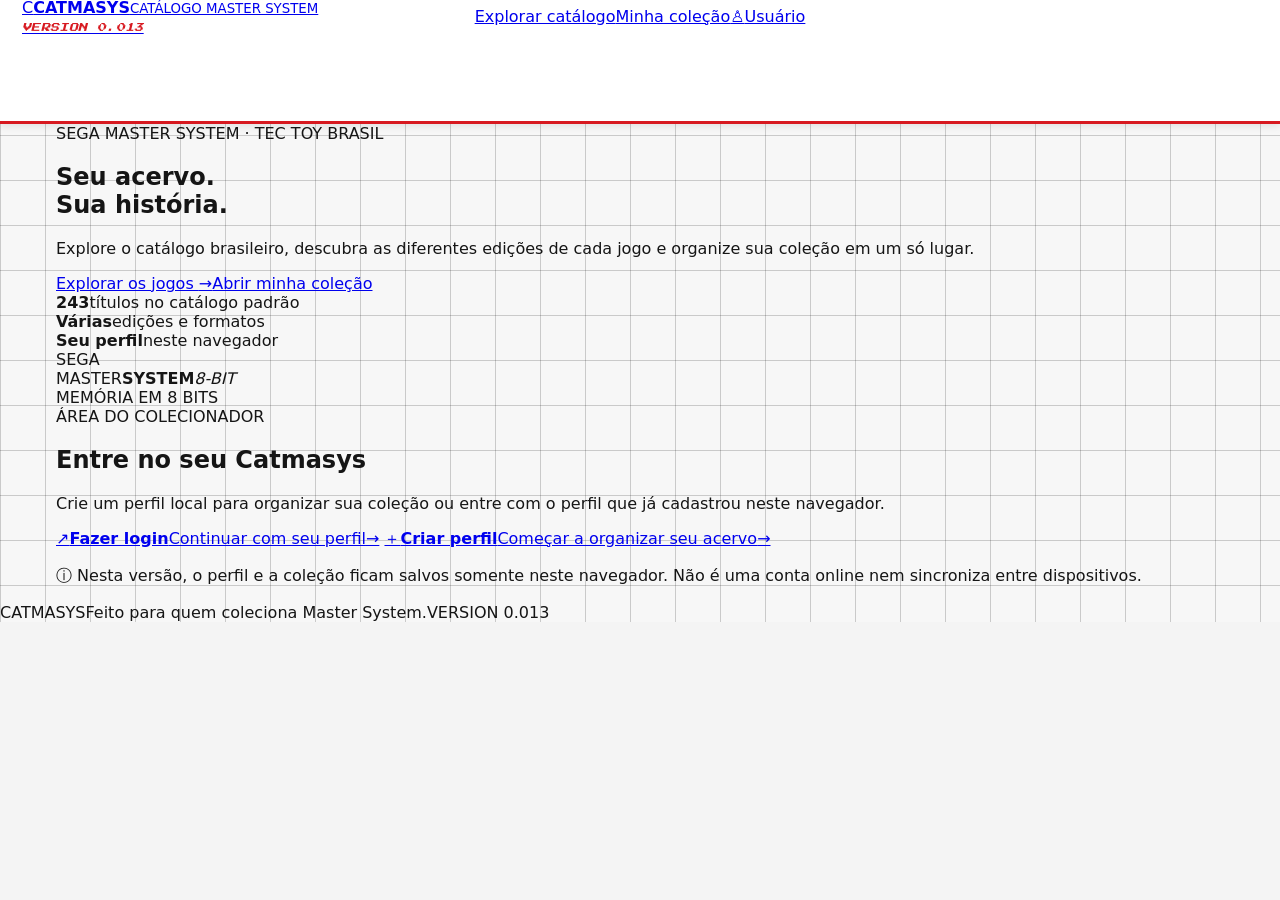
==== commit 86723481: "Version 0.013 — cria página inicial do Catmasys" ====
--- a/index.html
+++ b/index.html
@@ -1,47 +1,43 @@
-﻿<!doctype html><html lang="pt-BR"><head><meta charset="utf-8"><meta name="viewport" content="width=device-width,initial-scale=1"><title>Catmasys</title><link rel="icon" type="image/svg+xml" href="assets/catmasys-icon.svg"><link rel="stylesheet" href="css/style.css"><link rel="stylesheet" href="css/skin_spaceharrier.css"></head><body><header class="topbar"><div><h1>CATMASYS</h1><p>Catalogo Master System</p><span class="site-version">VERSION 0.012</span></div><nav class="mode-switch"><a class="mode-btn active" href="index.html">CATÁLOGO</a><a class="mode-btn" href="minha_colecao.html">MINHA COLEÇÃO</a></nav><div class="catalog-header-controls"><input id="search" type="search" placeholder="Pesquisar jogo..." autocomplete="off"><select id="genre-filter"><option value="">GÊNERO</option></select><select id="year-filter"><option value="">ANO</option></select><select id="sort-filter"><option value="default">ORDEM</option><option value="az">A-Z</option><option value="za">Z-A</option></select></div><div id="catalog-filters" class="catalog-filters">
-    <div id="catalogs">
-        <button class="active" data-cat="BR">BR</button>
-        <button disabled data-cat="USA">USA</button>
-        <button disabled data-cat="EUR">EUR</button>
-        <button disabled data-cat="JP">JP</button>
-        <button disabled data-cat="KR">KR</button>
+<!doctype html>
+<html lang="pt-BR">
+<head>
+<meta charset="utf-8">
+<meta name="viewport" content="width=device-width,initial-scale=1">
+<title>Catmasys — sua coleção Master System</title>
+<link rel="icon" type="image/svg+xml" href="assets/catmasys-icon.svg">
+<link rel="stylesheet" href="css/style.css">
+</head>
+<body class="home-page">
+<header class="topbar home-topbar">
+  <a class="brand-home" href="index.html" aria-label="Catmasys — início"><span class="brand-mark">C</span><span><strong>CATMASYS</strong><small>CATÁLOGO MASTER SYSTEM</small><em class="site-version">VERSION 0.013</em></span></a>
+  <nav class="home-nav"><a href="catalogo.html">Explorar catálogo</a><a href="minha_colecao.html">Minha coleção</a><a class="user-btn" href="perfil.html" id="user-button"><span aria-hidden="true">♙</span><span class="user-button-label">Usuário</span></a></nav>
+</header>
+<main class="landing-main">
+  <section class="landing-hero">
+    <div class="landing-copy">
+      <span class="eyebrow">SEGA MASTER SYSTEM · TEC TOY BRASIL</span>
+      <h1>Seu acervo.<br><span>Sua história.</span></h1>
+      <p>Explore o catálogo brasileiro, descubra as diferentes edições de cada jogo e organize sua coleção em um só lugar.</p>
+      <div class="landing-actions"><a class="primary-action" href="catalogo.html">Explorar os jogos <span aria-hidden="true">→</span></a><a class="secondary-action" href="minha_colecao.html">Abrir minha coleção</a></div>
+      <div class="landing-stats"><div><strong>243</strong><span>títulos no catálogo padrão</span></div><div><strong>Várias</strong><span>edições e formatos</span></div><div><strong>Seu perfil</strong><span>neste navegador</span></div></div>
     </div>
-    <div id="editions">
-        <button data-edition="CP">CP</button>
-        <button data-edition="GG">GG</button>
-        <button data-edition="GP">GP</button>
-        <button data-edition="AB">AB</button>
-        <button data-edition="AZ">AZ</button>
-        
+    <div class="landing-console-art" aria-hidden="true">
+      <div class="art-stars"></div><div class="art-sun"></div>
+      <div class="art-console"><div class="console-logo">SEGA</div><div class="console-slot"></div><div class="console-pad"><i></i><b></b><b></b></div><div class="console-line"></div></div>
+      <div class="art-cartridge"><div class="cart-label"><span>MASTER</span><strong>SYSTEM</strong><i>8-BIT</i></div></div>
+      <span class="art-caption">MEMÓRIA EM 8 BITS</span>
     </div>
-</div></header><aside id="view-menu" class="view-menu" aria-label="Modos de exibição">
-    <div class="view-rail-group">
-        <button class="view-mode active" data-view="thumbs" title="Miniaturas" aria-label="Miniaturas">
-            <svg viewBox="0 0 24 24" aria-hidden="true"><rect x="3" y="3" width="7" height="7"/><rect x="14" y="3" width="7" height="7"/><rect x="3" y="14" width="7" height="7"/><rect x="14" y="14" width="7" height="7"/></svg>
-        </button>
-        <button class="view-mode" data-view="year" title="Ordenar por ano" aria-label="Ordenar por ano">
-            <svg viewBox="0 0 24 24" aria-hidden="true"><path d="M4 5h16M4 10h16M4 15h10M4 20h7"/><path d="M17 14v7M14.5 18.5h5"/></svg>
-        </button>
-        <button class="view-mode" data-view="genre" title="Ordenar por gênero" aria-label="Ordenar por gênero">
-            <svg viewBox="0 0 24 24" aria-hidden="true"><circle cx="7" cy="7" r="3"/><circle cx="17" cy="7" r="3"/><circle cx="7" cy="17" r="3"/><path d="M10 7h4M7 10v4M10 17h8"/></svg>
-        </button>
-        <button class="view-mode" data-view="timeline" title="Linha do tempo" aria-label="Linha do tempo">
-            <svg viewBox="0 0 24 24" aria-hidden="true"><path d="M3 12h18"/><path d="M6 8v8M12 5v14M18 8v8"/></svg>
-        </button>
+  </section>
+  <section class="landing-access">
+    <div class="access-intro"><span class="eyebrow">ÁREA DO COLECIONADOR</span><h2>Entre no seu Catmasys</h2><p>Crie um perfil local para organizar sua coleção ou entre com o perfil que já cadastrou neste navegador.</p></div>
+    <div class="access-cards">
+      <a class="access-card" href="perfil.html?mode=login"><span class="access-icon">↗</span><strong>Fazer login</strong><span>Continuar com seu perfil</span><span class="access-arrow">→</span></a>
+      <a class="access-card access-card-primary" href="perfil.html?mode=create"><span class="access-icon">＋</span><strong>Criar perfil</strong><span>Começar a organizar seu acervo</span><span class="access-arrow">→</span></a>
     </div>
-    <div class="view-rail-separator"></div>
-    <div class="view-rail-group future-modes" aria-label="Mais modos de exibição">
-        <button class="view-mode mode-placeholder" title="Novos modos em breve" aria-label="Novos modos em breve" disabled>
-            <svg viewBox="0 0 24 24" aria-hidden="true"><path d="M12 5v14M5 12h14"/></svg>
-        </button>
-    </div>
-</aside><main><div class="toolbar"><span id="count"></span></div><section id="grid" class="grid"></section></main><footer class="site-footer" aria-label="Informações do site"></footer><script src="js/games_br.js"></script><script src="js/app_catalogo.js"></script><script src="js/skin_spaceharrier.js"></script></body></html>
-
-
-
-
-
-
-
-
-
+    <p class="local-note"><span aria-hidden="true">ⓘ</span> Nesta versão, o perfil e a coleção ficam salvos somente neste navegador. Não é uma conta online nem sincroniza entre dispositivos.</p>
+  </section>
+</main>
+<footer class="home-footer"><span>CATMASYS</span><span>Feito para quem coleciona Master System.</span><span>VERSION 0.013</span></footer>
+<script src="js/perfil.js"></script>
+</body>
+</html>
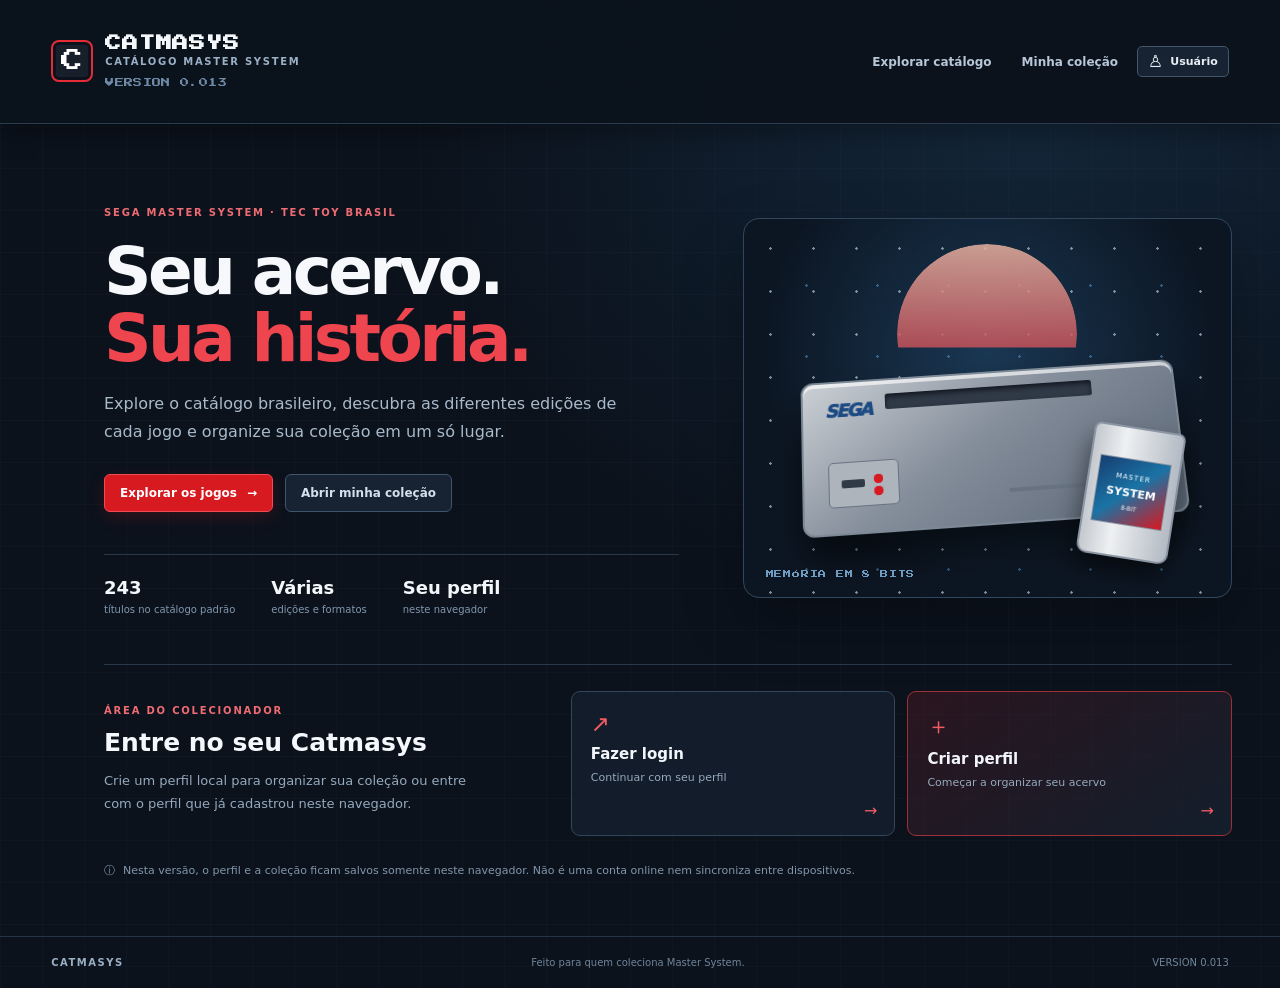
==== commit 22ab5e61: "Version 0.013 — aplica camada visual Catmasys" ====
--- a/index.html
+++ b/index.html
@@ -5,7 +5,7 @@
 <meta name="viewport" content="width=device-width,initial-scale=1">
 <title>Catmasys — sua coleção Master System</title>
 <link rel="icon" type="image/svg+xml" href="assets/catmasys-icon.svg">
-<link rel="stylesheet" href="css/style.css">
+<link rel="stylesheet" href="css/style.css"><link rel="stylesheet" href="css/catmasys-ui.css">
 </head>
 <body class="home-page">
 <header class="topbar home-topbar">
--- a/css/catmasys-ui.css
+++ b/css/catmasys-ui.css
@@ -0,0 +1,128 @@
+/* Catmasys UI refresh — Version 0.013 */
+html{background:#0a1018;color:#e9eef5}
+body:not(.space-harrier-skin){background:#0d141e!important;background-image:radial-gradient(ellipse at 50% -15%,rgba(42,75,105,.34),transparent 58%),linear-gradient(rgba(132,164,195,.055) 1px,transparent 1px),linear-gradient(90deg,rgba(132,164,195,.055) 1px,transparent 1px)!important;background-size:auto,40px 40px,40px 40px!important;color:#e8edf4!important}
+body:not(.space-harrier-skin) .topbar{background:rgba(11,18,27,.97)!important;color:#f4f7fb!important;border-bottom:1px solid #2c3c4e!important;box-shadow:0 8px 24px rgba(0,0,0,.34)!important}
+body:not(.space-harrier-skin) .topbar p{color:#91a5ba!important}
+body:not(.space-harrier-skin) .site-version{color:#6f8aa6!important}
+body:not(.space-harrier-skin) .mode-btn{background:#172332!important;border-color:#34465b!important;color:#c5d1de!important}
+body:not(.space-harrier-skin) .mode-btn.active{background:#d71920!important;border-color:#f04b52!important;color:#fff!important}
+body:not(.space-harrier-skin) .catalog-header-controls #search,body:not(.space-harrier-skin) .catalog-header-controls select{background:#111c29!important;border-color:#3b4d62!important;color:#e9f0f7!important}
+body:not(.space-harrier-skin) .catalog-header-controls select option{background:#111c29;color:#e9f0f7}
+body:not(.space-harrier-skin) #catalogs button,body:not(.space-harrier-skin) #editions button{background:#172332!important;border-color:#34465b!important;color:#c8d5e2!important}
+body:not(.space-harrier-skin) #catalogs button.active,body:not(.space-harrier-skin) #editions button.active{background:#b71e2a!important;border-color:#f04b52!important;color:#fff!important}
+#catalogs button{display:inline-flex!important;align-items:center;justify-content:center;gap:4px}
+#catalogs button img{display:block;width:19px;height:13px;object-fit:cover;border-radius:2px;box-shadow:0 0 0 1px rgba(255,255,255,.16)}
+#catalogs button:disabled{opacity:.52!important;filter:saturate(.65)}
+.user-btn{display:inline-flex;align-items:center;justify-content:center;gap:7px;min-height:30px;padding:6px 10px;border:1px solid #43566b;border-radius:5px;background:#172332;color:#e8eef5;text-decoration:none;font-size:11px;font-weight:750;white-space:nowrap;transition:background .15s,border-color .15s}
+.user-btn>span:first-child{font-size:17px;line-height:1}
+.user-btn:hover,.user-btn-active{background:#263a50;border-color:#8ba8c7;color:#fff}
+.catalog-header-controls .user-btn{flex:0 0 auto}
+.header-brand-link{color:inherit;text-decoration:none}
+body:not(.space-harrier-skin) .view-menu{background:rgba(12,20,30,.96)!important;border-color:#2b3d51!important;box-shadow:3px 0 18px rgba(0,0,0,.35)!important}
+body:not(.space-harrier-skin) .view-mode{background:#172332!important;border-color:#33485f!important;color:#9eb4c9!important}
+body:not(.space-harrier-skin) .view-mode:hover{background:#25384d!important;color:#fff!important}
+body:not(.space-harrier-skin) .view-mode.active{background:#b71e2a!important;border-color:#f04b52!important;color:#fff!important}
+body:not(.space-harrier-skin) .toolbar{color:#9fb0c2!important}
+body:not(.space-harrier-skin) #count{background:rgba(14,24,36,.8)!important;color:#dce8f4!important;border-left-color:#d71920!important}
+body:not(.space-harrier-skin) .view-title{background:rgba(13,22,33,.92)!important;color:#edf4fb!important;border-color:#344b63!important;box-shadow:0 4px 16px rgba(0,0,0,.22)}
+body:not(.space-harrier-skin) .year-title{color:#eaf1f8!important;border-bottom-color:#41556b!important}
+body:not(.space-harrier-skin) .thumbs-grid{gap:18px 14px!important}
+body:not(.space-harrier-skin) .card{padding:9px 8px 11px!important;background:linear-gradient(155deg,rgba(255,255,255,.055),rgba(255,255,255,.018))!important;border:1px solid rgba(134,158,184,.17)!important;border-radius:8px!important;min-width:0!important;transition:transform .18s,border-color .18s,background .18s}
+body:not(.space-harrier-skin) .card:hover{transform:translateY(-3px);background:linear-gradient(155deg,rgba(255,255,255,.095),rgba(255,255,255,.035))!important;border-color:rgba(141,177,213,.48)!important}
+body:not(.space-harrier-skin) .card .thumb{background:linear-gradient(145deg,#303b49,#151e29)!important;padding:4px!important;border:1px solid #6a7c90!important;border-radius:5px!important;box-shadow:0 7px 16px rgba(0,0,0,.46)!important;filter:none!important}
+body:not(.space-harrier-skin) .card .name{color:#e8eef5!important;margin-top:8px!important}
+body:not(.space-harrier-skin) .card .id{color:#91a5ba!important}
+.edition-hint{margin-top:5px;color:#f2b8bd;font-size:10px;font-weight:750;letter-spacing:.02em}
+body:not(.space-harrier-skin) .collection-toolbar{color:#e4ebf3}
+body:not(.space-harrier-skin) .collection-counts{color:#9eb0c3}
+body:not(.space-harrier-skin) .collection-filters button{background:#172332!important;color:#c8d5e2!important;border-color:#3b4d62!important}
+body:not(.space-harrier-skin) .collection-filters button.active{background:#b71e2a!important;color:#fff!important;border-color:#f04b52!important}
+body:not(.space-harrier-skin) .collection-card{padding:10px 8px 12px;background:linear-gradient(155deg,rgba(255,255,255,.055),rgba(255,255,255,.015));border:1px solid rgba(134,158,184,.17);border-radius:8px}
+body:not(.space-harrier-skin) .collection-card .thumb{background:linear-gradient(145deg,#303b49,#151e29);padding:4px;border-color:#6a7c90;box-shadow:0 7px 16px rgba(0,0,0,.46)}
+body:not(.space-harrier-skin) .collection-name{color:#e8eef5}
+body:not(.space-harrier-skin) .collection-id{color:#8fa4b9}
+.collection-card-actions{display:flex;align-items:center;justify-content:center;gap:7px;margin-top:9px}
+.collection-status-badge{display:inline-block;max-width:calc(100% - 34px);overflow:hidden;text-overflow:ellipsis;white-space:nowrap;padding:4px 7px;border:1px solid #46586c;border-radius:4px;background:#172332;color:#c9d6e4;font-size:10px;font-weight:750}
+.collection-status-badge.status-cib,.collection-status-badge.status-boxed{background:rgba(20,112,78,.18);border-color:#2b8b69;color:#9de4c3}
+.collection-status-badge.status-loose{background:rgba(45,105,174,.18);border-color:#3c77b4;color:#acd2ff}
+.collection-status-badge.status-incompleto{background:rgba(181,116,25,.18);border-color:#9d6b27;color:#f5d08e}
+.collection-edit-status{width:27px;height:27px;flex:0 0 27px;border:1px solid #43566b;border-radius:5px;background:#1a2939;color:#d7e4f1;cursor:pointer;font-size:15px}
+.collection-edit-status:hover{background:#b71e2a;border-color:#f04b52;color:#fff}
+.status-dialog{width:min(420px,calc(100% - 28px));padding:0;border:1px solid #43576d;border-radius:12px;background:#101a26;color:#e9f0f7;box-shadow:0 24px 70px rgba(0,0,0,.6)}
+.status-dialog::backdrop{background:rgba(2,6,12,.72);backdrop-filter:blur(3px)}
+.status-dialog form{padding:24px}.status-dialog h2{margin:0 0 8px;font-size:20px}.status-dialog p{color:#a8b8c9}
+.status-dialog label,.auth-card label{display:block;margin:15px 0 6px;color:#a9bbce;font-size:12px;font-weight:750}
+.status-dialog select{width:100%;padding:11px;border:1px solid #43576d;border-radius:6px;background:#172332;color:#fff}
+.dialog-actions{display:flex;justify-content:flex-end;gap:9px;margin-top:22px}
+.secondary-action,.primary-action{display:inline-flex;align-items:center;justify-content:center;gap:10px;padding:11px 15px;border-radius:6px;text-decoration:none;font-size:12px;font-weight:800;cursor:pointer}
+.secondary-action{border:1px solid #40546a;background:#172332;color:#d5e0ec}
+.primary-action{border:1px solid #f14b54;background:#d71920;color:#fff;box-shadow:0 5px 16px rgba(215,25,32,.18)}
+.primary-action:hover{background:#f02430;color:#fff}.secondary-action:hover{background:#25384b;color:#fff}
+body.home-page,body.profile-page{min-height:100vh;background:#0b121c!important;background-image:radial-gradient(ellipse at 80% 10%,rgba(33,70,104,.38),transparent 42%),linear-gradient(rgba(116,146,176,.04) 1px,transparent 1px),linear-gradient(90deg,rgba(116,146,176,.04) 1px,transparent 1px)!important;background-size:auto,42px 42px,42px 42px!important}
+.home-topbar{position:relative!important;display:flex!important;align-items:center!important;justify-content:space-between!important;gap:22px!important;min-height:86px!important;padding:15px clamp(18px,4vw,58px)!important;border-bottom:1px solid #29394c!important;border-top:0!important}
+.brand-home{display:flex;align-items:center;gap:12px;color:#f4f7fb;text-decoration:none}
+.brand-home>span:last-child{display:flex;flex-direction:column;gap:5px}
+.brand-home strong{font-family:"Press Start 2P",monospace;font-size:16px;letter-spacing:.05em}
+.brand-home small{color:#9bb0c6;font-size:10px;font-weight:750;letter-spacing:.17em}.brand-home em{font-style:normal;font-size:9px;color:#6f8aa6}
+.brand-mark{display:grid;place-items:center;width:42px;height:42px;border:2px solid #e52b36;border-radius:8px;background:#171f2b;color:#fff;font:22px "Press Start 2P",monospace;box-shadow:inset 0 0 0 3px #0b121c}
+.home-nav{display:flex;align-items:center;justify-content:flex-end;gap:8px;flex-wrap:wrap}
+.home-nav>a:not(.user-btn){padding:9px 11px;border-radius:5px;color:#b7c7d8;text-decoration:none;font-size:12px;font-weight:750}.home-nav>a:not(.user-btn):hover{background:#1a2a3b;color:#fff}
+.landing-main{max-width:1240px;margin:0 auto;padding:clamp(28px,5vw,68px) clamp(18px,4vw,48px) 36px}
+.landing-hero{display:grid;grid-template-columns:minmax(0,1.08fr) minmax(300px,.92fr);align-items:center;gap:clamp(26px,5vw,72px);min-height:440px}
+.eyebrow{display:inline-block;color:#f06b72;font-size:10px;font-weight:850;letter-spacing:.18em}
+.landing-copy h1,.profile-heading h1{margin:18px 0;color:#f6f8fb;font-size:clamp(38px,5.2vw,66px);line-height:1.02;letter-spacing:-.055em}
+.landing-copy h1 span,.profile-heading h1 span{color:#ef454f}
+.landing-copy>p,.profile-heading>p{max-width:550px;color:#a9bacb;font-size:16px;line-height:1.75}
+.landing-actions{display:flex;align-items:center;gap:12px;flex-wrap:wrap;margin-top:28px}
+.landing-stats{display:flex;gap:clamp(18px,3vw,36px);flex-wrap:wrap;margin-top:42px;padding-top:22px;border-top:1px solid #29394c}
+.landing-stats div{display:flex;flex-direction:column;gap:6px}.landing-stats strong{color:#f3f7fb;font-size:18px}.landing-stats span{color:#8097ae;font-size:10px}
+.landing-console-art{position:relative;min-height:380px;overflow:hidden;border:1px solid #31465c;border-radius:16px;background:radial-gradient(ellipse at 50% 35%,#1a3753,#0c1623 65%);box-shadow:0 25px 60px rgba(0,0,0,.25)}
+.art-stars{position:absolute;inset:0;background-image:radial-gradient(#dbefff 1px,transparent 1.5px),radial-gradient(#559bd4 1px,transparent 1.5px);background-size:43px 43px,71px 71px;background-position:5px 8px,27px 31px;opacity:.55}
+.art-sun{position:absolute;width:180px;height:180px;top:25px;left:50%;transform:translateX(-50%);border-radius:50%;background:linear-gradient(#e8b2a1,#bd3d4a 70%,#1b3145);opacity:.85;mask-image:linear-gradient(to bottom,#000 0%,#000 57%,transparent 58%);-webkit-mask-image:linear-gradient(to bottom,#000 0%,#000 57%,transparent 58%)}
+.art-console{position:absolute;left:12%;right:10%;top:150px;height:155px;transform:perspective(500px) rotateX(8deg) rotateZ(-4deg);border:2px solid #7d8997;border-radius:12px;background:linear-gradient(145deg,#cbd0d5,#858e9b 45%,#596574);box-shadow:0 25px 35px rgba(0,0,0,.55),inset 0 4px 0 rgba(255,255,255,.65)}
+.console-logo{position:absolute;left:22px;top:18px;color:#1c4a83;font-weight:950;font-style:italic;font-size:18px;letter-spacing:-.1em}
+.console-slot{position:absolute;left:22%;right:22%;top:14px;height:16px;border-radius:3px;background:#303946;box-shadow:inset 0 3px 5px #121821}
+.console-pad{position:absolute;left:24px;bottom:25px;width:70px;height:45px;border:1px solid #687382;border-radius:5px;background:#adb4bc}
+.console-pad i{position:absolute;left:12px;top:17px;width:23px;height:8px;background:#303946;border-radius:2px}
+.console-pad b{position:absolute;right:15px;top:13px;width:9px;height:9px;border-radius:50%;background:#d71920;box-shadow:0 12px #d71920}
+.console-line{position:absolute;right:24px;bottom:29px;width:40%;height:4px;background:#687382;border-radius:2px}
+.art-cartridge{position:absolute;right:11%;bottom:38px;width:92px;height:132px;transform:rotate(9deg);border:2px solid #8b96a4;border-radius:7px 7px 10px 10px;background:linear-gradient(90deg,#c4c9cf,#eef0f2 35%,#b3bac3);box-shadow:0 15px 24px rgba(0,0,0,.5)}
+.cart-label{position:absolute;left:8px;right:8px;top:30px;height:67px;display:flex;flex-direction:column;align-items:center;justify-content:center;gap:5px;border:1px solid #8b96a4;background:linear-gradient(140deg,#173f72,#1a73a5 48%,#d71920);color:#fff;text-align:center}
+.cart-label span{font-size:7px;letter-spacing:.15em}.cart-label strong{font-size:11px}.cart-label i{font-size:6px;font-style:normal}
+.art-caption{position:absolute;left:22px;bottom:19px;color:#6f9dc2;font:8px "Press Start 2P",monospace;letter-spacing:.1em}
+.landing-access{display:grid;grid-template-columns:minmax(0,.8fr) minmax(0,1.2fr);gap:26px;align-items:center;margin-top:36px;padding:26px 0 20px;border-top:1px solid #29394c}
+.access-intro h2{margin:10px 0;color:#f4f7fb;font-size:25px}.access-intro p{max-width:380px;color:#95a9bd;font-size:13px;line-height:1.7}
+.access-cards{display:grid;grid-template-columns:1fr 1fr;gap:12px}
+.access-card{position:relative;display:flex;flex-direction:column;gap:8px;min-height:145px;padding:19px;border:1px solid #31465b;border-radius:9px;background:rgba(20,32,46,.76);color:#f2f6fb;text-decoration:none;transition:transform .15s,border-color .15s}
+.access-card:hover{transform:translateY(-3px);border-color:#7a96b3}.access-card-primary{border-color:#9d3038;background:linear-gradient(145deg,rgba(132,29,38,.26),rgba(20,32,46,.88))}
+.access-icon{color:#f05b64;font-size:23px}.access-card strong{font-size:15px}.access-card>span:not(.access-icon):not(.access-arrow){color:#96a9bd;font-size:11px}
+.access-arrow{position:absolute;right:17px;bottom:15px;color:#f05b64}
+.local-note{display:flex;gap:8px;align-items:flex-start;color:#8196ab;font-size:11px;line-height:1.6}.landing-access>.local-note{grid-column:1/-1;margin:0}
+.home-footer{display:flex;justify-content:space-between;gap:14px;flex-wrap:wrap;padding:20px clamp(18px,4vw,58px);border-top:1px solid #253548;color:#6f849a;font-size:10px}
+.home-footer span:first-child{color:#9aafc4;font-weight:850;letter-spacing:.15em}
+.profile-main{max-width:1040px;margin:0 auto;padding:30px 22px 65px}.back-home{color:#9fb3c7;text-decoration:none;font-size:12px}.back-home:hover{color:#fff}
+.profile-heading{margin:34px 0 28px}.profile-heading h1{font-size:clamp(36px,5vw,54px);margin:12px 0}
+.auth-panels{display:grid;grid-template-columns:1fr 1fr;gap:16px}
+.auth-card{display:flex;flex-direction:column;padding:25px;border:1px solid #31465b;border-radius:11px;background:rgba(17,28,41,.9);box-shadow:0 16px 36px rgba(0,0,0,.18)}
+.auth-card-highlight{border-color:#7d343d;background:linear-gradient(155deg,rgba(89,26,34,.2),rgba(17,28,41,.95))}
+.auth-symbol{font-size:23px;color:#f05b64}.auth-card h2{margin:10px 0 7px;color:#f5f7fa;font-size:23px}.auth-card p{margin:0 0 12px;color:#9eb1c5;font-size:12px;line-height:1.6}
+.auth-card input{width:100%;padding:12px 13px;border:1px solid #3a4e63;border-radius:6px;background:#0c1622;color:#f1f5f9;font-size:13px}
+.auth-card input:focus{outline:2px solid rgba(240,75,84,.55);border-color:#e34a54}.auth-card .primary-action{width:100%;margin-top:23px;border-radius:6px}
+.auth-message{min-height:22px;margin:14px 0;color:#b9c9d8;font-size:12px}.auth-message.error{color:#ff9298}.auth-message.success{color:#8fe0b9}
+.session-panel{display:flex;align-items:center;gap:14px;flex-wrap:wrap;padding:22px;border:1px solid #315b4b;border-radius:10px;background:rgba(18,61,45,.25)}
+.session-panel h2{margin:6px 0;color:#f2f7f4}.session-panel p{color:#a5c8b8;font-size:12px}.session-kicker{color:#80d9b0;font-size:9px;font-weight:850;letter-spacing:.15em}.session-panel .primary-action{margin-left:auto}
+.profile-note{margin-top:20px;padding-top:15px;border-top:1px solid #26384b}[hidden]{display:none!important}
+.game-detail-card{background:#111c29!important;border-color:#34475c!important;color:#e8eef5!important}
+.game-detail-card .info h2{color:#f4f7fb}.game-detail-card .info-row{border-color:#2d4054}.game-detail-card .label{color:#91a7bd}
+.game-cover-wrap{display:flex;align-items:flex-start;justify-content:center;min-width:0}
+.game-detail-card .cover{max-width:100%;background:#1b2735;border:1px solid #566b81;padding:5px;box-shadow:0 15px 32px rgba(0,0,0,.38)}
+.detail-eyebrow,.edition-selector-label{color:#ef6a73;font-size:9px;font-weight:850;letter-spacing:.15em}
+.edition-selector{margin-top:24px;padding-top:17px;border-top:1px solid #2d4054}
+.edition-selector-label{display:flex;align-items:center;gap:8px;color:#9eb4ca}.edition-selector-label small{padding:3px 6px;border-radius:10px;background:#24384d;color:#dbe8f5;font-size:10px}
+.edition-tags{display:flex;gap:8px;flex-wrap:wrap;margin-top:12px}
+.edition-tag{padding:8px 13px;border:1px solid #40566d;border-radius:5px;background:#192838;color:#c9d7e5;font-size:11px;font-weight:850;cursor:pointer}
+.edition-tag:hover{border-color:#e04a54;color:#fff}.edition-tag.active{border-color:#f14b54;background:#d71920;color:#fff}
+.detail-note{color:#91a5b9;font-size:12px;line-height:1.6}.detail-collection-link{margin-top:10px}
+@media(max-width:850px){.landing-hero{grid-template-columns:1fr;min-height:0}.landing-console-art{min-height:320px}.landing-access{grid-template-columns:1fr}.access-intro p{max-width:600px}}
+@media(max-width:700px){.home-topbar{align-items:flex-start!important;flex-direction:column!important;gap:14px!important;padding:15px 16px!important}.home-nav{justify-content:flex-start}.brand-home strong{font-size:13px}.landing-main{padding-top:28px}.landing-copy h1{font-size:43px}.landing-console-art{min-height:290px}.landing-access{margin-top:28px}.access-cards,.auth-panels{grid-template-columns:1fr}.home-footer{flex-direction:column}.profile-main{padding:20px 14px 45px}.auth-card{padding:20px}.session-panel .primary-action{margin-left:0}.catalog-header-controls .user-btn{min-width:34px;padding:5px 8px}.catalog-header-controls .user-button-label{display:none}#catalogs button img{width:17px;height:12px}.game-detail-card{grid-template-columns:1fr!important;gap:20px!important}}
+@media(prefers-reduced-motion:reduce){*,*::before,*::after{scroll-behavior:auto!important;transition:none!important;animation:none!important}}
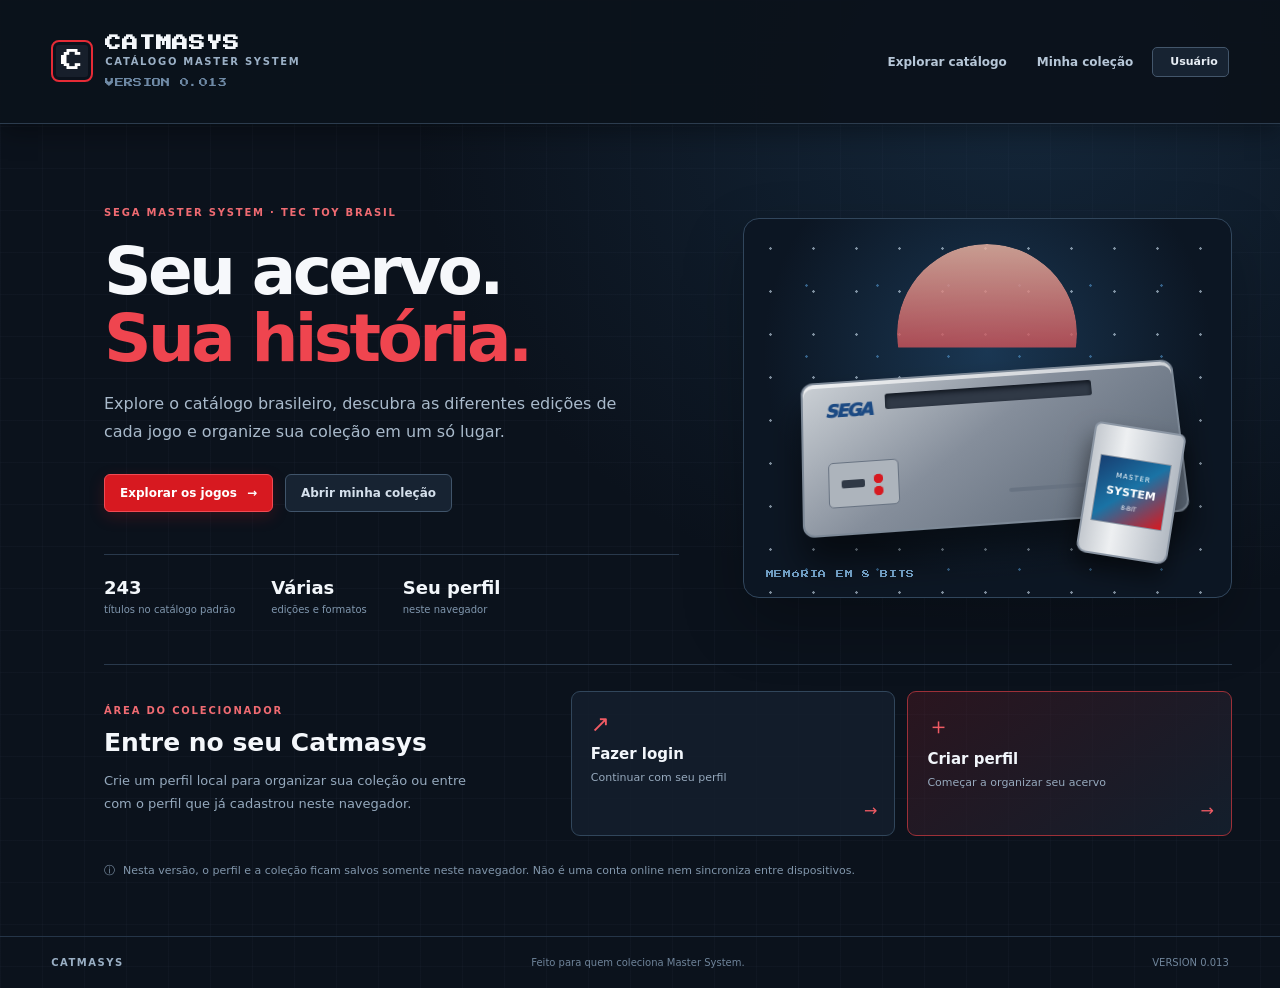
==== commit 2d2e8302: "Version 0.013 — refina ícone de usuário e identidade" ====
--- a/index.html
+++ b/index.html
@@ -10,7 +10,7 @@
 <body class="home-page">
 <header class="topbar home-topbar">
   <a class="brand-home" href="index.html" aria-label="Catmasys — início"><span class="brand-mark">C</span><span><strong>CATMASYS</strong><small>CATÁLOGO MASTER SYSTEM</small><em class="site-version">VERSION 0.013</em></span></a>
-  <nav class="home-nav"><a href="catalogo.html">Explorar catálogo</a><a href="minha_colecao.html">Minha coleção</a><a class="user-btn" href="perfil.html" id="user-button"><span aria-hidden="true">♙</span><span class="user-button-label">Usuário</span></a></nav>
+  <nav class="home-nav"><a href="catalogo.html">Explorar catálogo</a><a href="minha_colecao.html">Minha coleção</a><a class="user-btn" href="perfil.html" id="user-button"><svg viewBox="0 0 24 24" aria-hidden="true"><circle cx="12" cy="8" r="4"></circle><path d="M4 21c.6-4.4 3.3-6.5 8-6.5s7.4 2.1 8 6.5"></path></svg><span class="user-button-label">Usuário</span></a></nav>
 </header>
 <main class="landing-main">
   <section class="landing-hero">
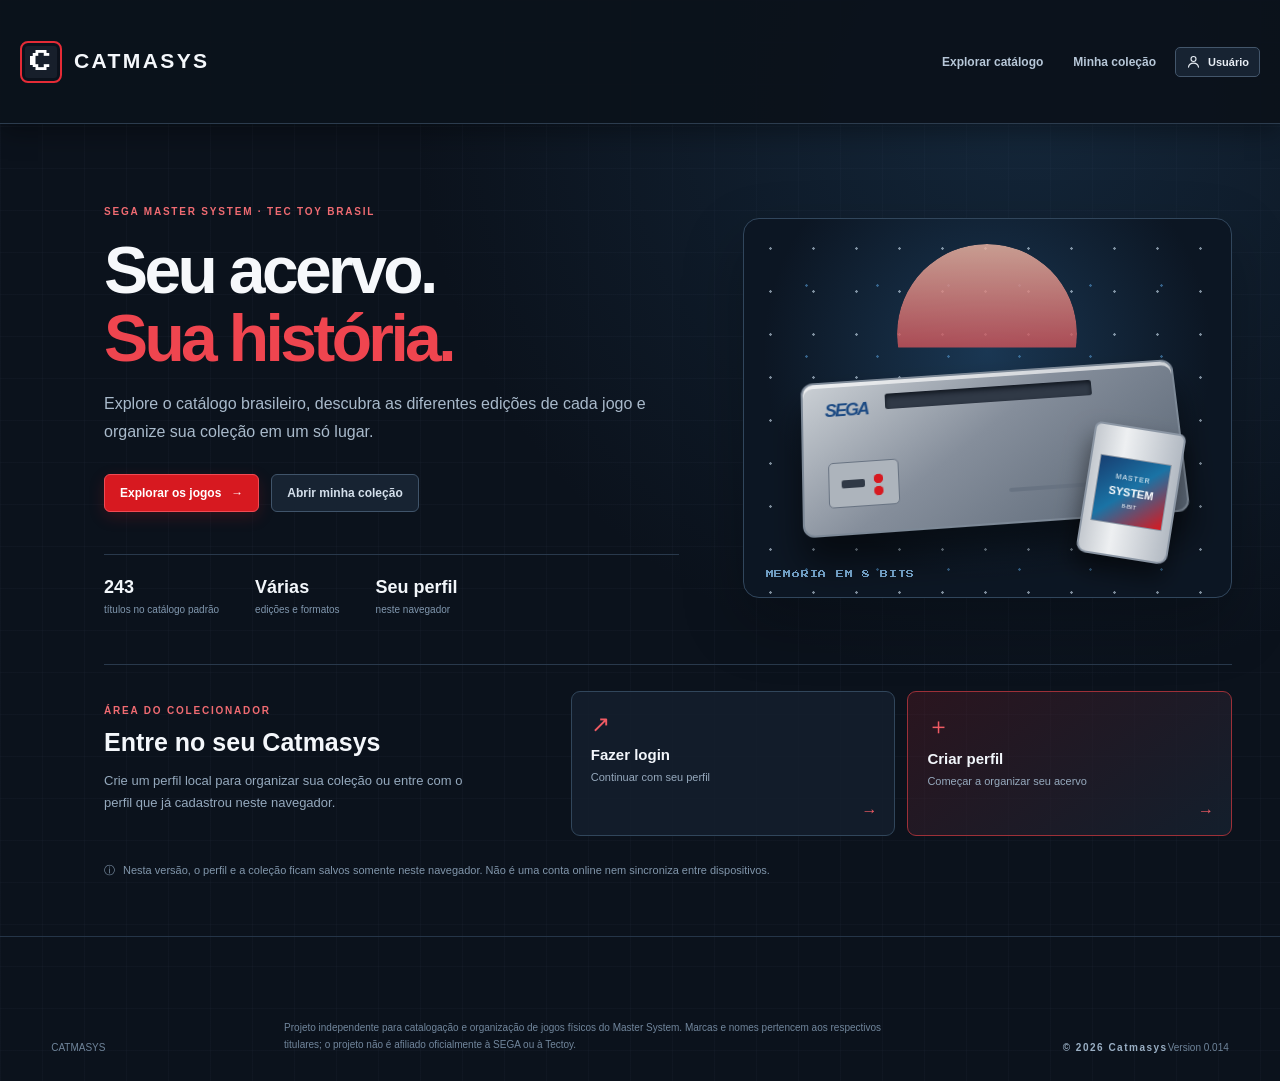
==== commit 38ca98a8: "Version 0.014 — simplifica título, identidade e rodapé" ====
--- a/index.html
+++ b/index.html
@@ -3,13 +3,13 @@
 <head>
 <meta charset="utf-8">
 <meta name="viewport" content="width=device-width,initial-scale=1">
-<title>Catmasys — sua coleção Master System</title>
-<link rel="icon" type="image/svg+xml" href="assets/catmasys-icon.svg">
+<title>Catmasys</title>
+<link rel="icon" type="image/svg+xml" href="assets/catmasys-icon.svg?v=014">
 <link rel="stylesheet" href="css/style.css"><link rel="stylesheet" href="css/catmasys-ui.css">
 </head>
 <body class="home-page">
 <header class="topbar home-topbar">
-  <a class="brand-home" href="index.html" aria-label="Catmasys — início"><span class="brand-mark">C</span><span><strong>CATMASYS</strong><small>CATÁLOGO MASTER SYSTEM</small><em class="site-version">VERSION 0.013</em></span></a>
+  <a class="brand-home" href="index.html" aria-label="Catmasys — início"><span class="brand-mark">C</span><span><strong>CATMASYS</strong></span></a>
   <nav class="home-nav"><a href="catalogo.html">Explorar catálogo</a><a href="minha_colecao.html">Minha coleção</a><a class="user-btn" href="perfil.html" id="user-button"><svg viewBox="0 0 24 24" aria-hidden="true"><circle cx="12" cy="8" r="4"></circle><path d="M4 21c.6-4.4 3.3-6.5 8-6.5s7.4 2.1 8 6.5"></path></svg><span class="user-button-label">Usuário</span></a></nav>
 </header>
 <main class="landing-main">
@@ -37,7 +37,7 @@
     <p class="local-note"><span aria-hidden="true">ⓘ</span> Nesta versão, o perfil e a coleção ficam salvos somente neste navegador. Não é uma conta online nem sincroniza entre dispositivos.</p>
   </section>
 </main>
-<footer class="home-footer"><span>CATMASYS</span><span>Feito para quem coleciona Master System.</span><span>VERSION 0.013</span></footer>
+<footer class="home-footer"><div class="footer-brand">CATMASYS</div><div class="footer-legal">Projeto independente para catalogação e organização de jogos físicos do Master System. Marcas e nomes pertencem aos respectivos titulares; o projeto não é afiliado oficialmente à SEGA ou à Tectoy.</div><div class="footer-meta"><span>© 2026 Catmasys</span><span>Version 0.014</span></div></footer>
 <script src="js/perfil.js"></script>
 </body>
 </html>
--- a/css/catmasys-ui.css
+++ b/css/catmasys-ui.css
@@ -126,3 +126,70 @@
 @media(max-width:850px){.landing-hero{grid-template-columns:1fr;min-height:0}.landing-console-art{min-height:320px}.landing-access{grid-template-columns:1fr}.access-intro p{max-width:600px}}
 @media(max-width:700px){.home-topbar{align-items:flex-start!important;flex-direction:column!important;gap:14px!important;padding:15px 16px!important}.home-nav{justify-content:flex-start}.brand-home strong{font-size:13px}.landing-main{padding-top:28px}.landing-copy h1{font-size:43px}.landing-console-art{min-height:290px}.landing-access{margin-top:28px}.access-cards,.auth-panels{grid-template-columns:1fr}.home-footer{flex-direction:column}.profile-main{padding:20px 14px 45px}.auth-card{padding:20px}.session-panel .primary-action{margin-left:0}.catalog-header-controls .user-btn{min-width:34px;padding:5px 8px}.catalog-header-controls .user-button-label{display:none}#catalogs button img{width:17px;height:12px}.game-detail-card{grid-template-columns:1fr!important;gap:20px!important}}
 @media(prefers-reduced-motion:reduce){*,*::before,*::after{scroll-behavior:auto!important;transition:none!important;animation:none!important}}
+
+.user-btn svg{width:15px;height:15px;fill:none;stroke:currentColor;stroke-width:1.8;stroke-linecap:round;stroke-linejoin:round}
+
+
+/* Version 0.014 — identidade, hierarquia tipográfica, agrupamento anual e rodapé */
+html{font-family:Inter,"Segoe UI",Roboto,Arial,sans-serif;font-synthesis:none;text-rendering:optimizeLegibility;-webkit-font-smoothing:antialiased}
+body:not(.space-harrier-skin) .topbar h1,
+body:not(.space-harrier-skin) .brand-home strong{font-family:Inter,"Segoe UI",Roboto,Arial,sans-serif!important;font-size:clamp(19px,1.65vw,24px)!important;font-weight:850!important;letter-spacing:.11em!important;line-height:1.15!important}
+body:not(.space-harrier-skin) .topbar p,
+body:not(.space-harrier-skin) .topbar .site-version,
+.brand-home small,.brand-home em{display:none!important}
+body:not(.space-harrier-skin) .topbar{padding:13px 20px!important;row-gap:8px!important}
+body:not(.space-harrier-skin) .topbar>div:first-child{align-self:center}
+body:not(.space-harrier-skin) .header-brand-link{color:#f5f7fb!important;letter-spacing:.11em}
+body:not(.space-harrier-skin) .mode-btn{font-size:10px!important;font-weight:800!important;letter-spacing:.075em!important;padding:9px 12px!important;border-radius:5px!important;transition:background .15s,border-color .15s,transform .15s}
+body:not(.space-harrier-skin) .mode-btn:hover{transform:translateY(-1px)}
+body:not(.space-harrier-skin) .catalog-header-controls #search,
+body:not(.space-harrier-skin) .catalog-header-controls select{min-height:36px!important;border-radius:6px!important;font-family:inherit!important;font-size:12px!important}
+body:not(.space-harrier-skin) #catalogs button,
+body:not(.space-harrier-skin) #editions button{min-height:29px!important;border-radius:5px!important;font-family:inherit!important;font-size:10px!important;font-weight:800!important;letter-spacing:.04em!important;transition:background .15s,border-color .15s,color .15s}
+body:not(.space-harrier-skin) #catalogs button.active,
+body:not(.space-harrier-skin) #editions button.active{box-shadow:0 0 0 2px rgba(215,25,32,.17)}
+body:not(.space-harrier-skin) .view-menu{padding-top:14px!important}
+body:not(.space-harrier-skin) .view-mode{border-radius:7px!important;transition:background .15s,border-color .15s,color .15s,transform .15s!important}
+body:not(.space-harrier-skin) .view-mode:hover{transform:translateX(2px)}
+body:not(.space-harrier-skin) .toolbar{padding-top:13px!important;padding-bottom:8px!important}
+body:not(.space-harrier-skin) #count{font-size:13px!important;font-weight:750!important;letter-spacing:.01em!important;border-left:2px solid #d71920;padding:5px 0 5px 10px!important;background:transparent!important}
+body:not(.space-harrier-skin) .view-section[data-view-key="year"]{margin-top:28px!important}
+body:not(.space-harrier-skin) .view-section[data-view-key="year"] .view-title{
+  position:relative!important;display:flex!important;align-items:center!important;justify-content:space-between!important;gap:14px!important;
+  width:calc(100% + 36px)!important;margin-left:-18px!important;margin-bottom:18px!important;min-height:48px!important;
+  padding:0 18px 0 20px!important;border:1px solid #33475d!important;border-radius:7px!important;
+  background:linear-gradient(105deg,#17283a 0%,#111c29 72%,#101923 100%)!important;color:#f1f5fa!important;
+  box-shadow:0 5px 16px rgba(0,0,0,.16)!important;font-family:inherit!important;font-size:17px!important;font-weight:800!important;
+  letter-spacing:.01em!important;line-height:1.2!important
+}
+body:not(.space-harrier-skin) .view-section[data-view-key="year"] .view-title::before{
+  content:""!important;display:block!important;position:absolute!important;left:0!important;top:8px!important;bottom:8px!important;width:3px!important;
+  background:#e13b45!important;border-radius:0 3px 3px 0!important
+}
+body:not(.space-harrier-skin) .view-section[data-view-key="year"] .view-title::after{display:none!important}
+body:not(.space-harrier-skin) .view-title-label{display:block;min-width:0;font-variant-numeric:tabular-nums;letter-spacing:.035em}
+body:not(.space-harrier-skin) .view-title-meta{display:inline-flex;align-items:center;justify-content:center;flex:0 0 auto;min-height:24px;padding:4px 9px;border:1px solid #3b5066;border-radius:5px;background:#1b2c3e;color:#9fb5ca;font-size:10px;font-weight:750;letter-spacing:.025em;white-space:nowrap}
+body:not(.space-harrier-skin) .view-section[data-view-key="year"] .thumbs-grid{gap:18px 14px!important}
+body:not(.space-harrier-skin) .site-footer{
+  display:flex!important;flex-direction:column!important;justify-content:flex-end!important;gap:9px!important;
+  min-height:210px!important;margin-top:120px!important;margin-left:56px!important;padding:35px clamp(18px,3vw,36px) 24px!important;
+  border-top:1px solid #293a4d!important;background:linear-gradient(180deg,rgba(13,21,31,0),rgba(8,14,22,.72))!important;
+  color:#71869c!important;font-family:inherit!important;font-size:10px!important;line-height:1.7!important
+}
+.site-footer .footer-brand{color:#b9c8d7;font-size:11px;font-weight:850;letter-spacing:.12em}
+.site-footer .footer-legal{max-width:850px;color:#71869c;font-size:10px;line-height:1.75}
+.site-footer .footer-meta{display:flex;flex-wrap:wrap;justify-content:space-between;gap:8px 20px;padding-top:8px;border-top:1px solid rgba(100,124,149,.18);color:#64798f;font-size:9px}
+.home-footer{min-height:145px!important;align-items:flex-end!important;padding-top:28px!important;padding-bottom:28px!important}
+.home-footer .footer-legal{max-width:600px;color:#71869c;font-size:10px;line-height:1.7}
+@media(max-width:900px){
+ body:not(.space-harrier-skin) .topbar{padding:12px 14px!important;column-gap:12px!important}
+ body:not(.space-harrier-skin) .topbar h1{font-size:19px!important}
+ body:not(.space-harrier-skin) .view-section[data-view-key="year"] .view-title{width:calc(100% + 22px)!important;margin-left:-11px!important;padding:0 12px 0 15px!important}
+}
+@media(max-width:700px){
+ body:not(.space-harrier-skin) .topbar h1{font-size:18px!important}
+ body:not(.space-harrier-skin) .topbar{padding:10px 12px!important}
+ body:not(.space-harrier-skin) .view-section[data-view-key="year"] .view-title{min-height:43px!important;font-size:15px!important;margin-bottom:14px!important}
+ body:not(.space-harrier-skin) .view-title-meta{min-height:22px;padding:3px 6px;font-size:9px}
+ body:not(.space-harrier-skin) .site-footer{margin-left:50px!important;min-height:180px!important;margin-top:80px!important;padding:26px 14px 20px!important}
+}
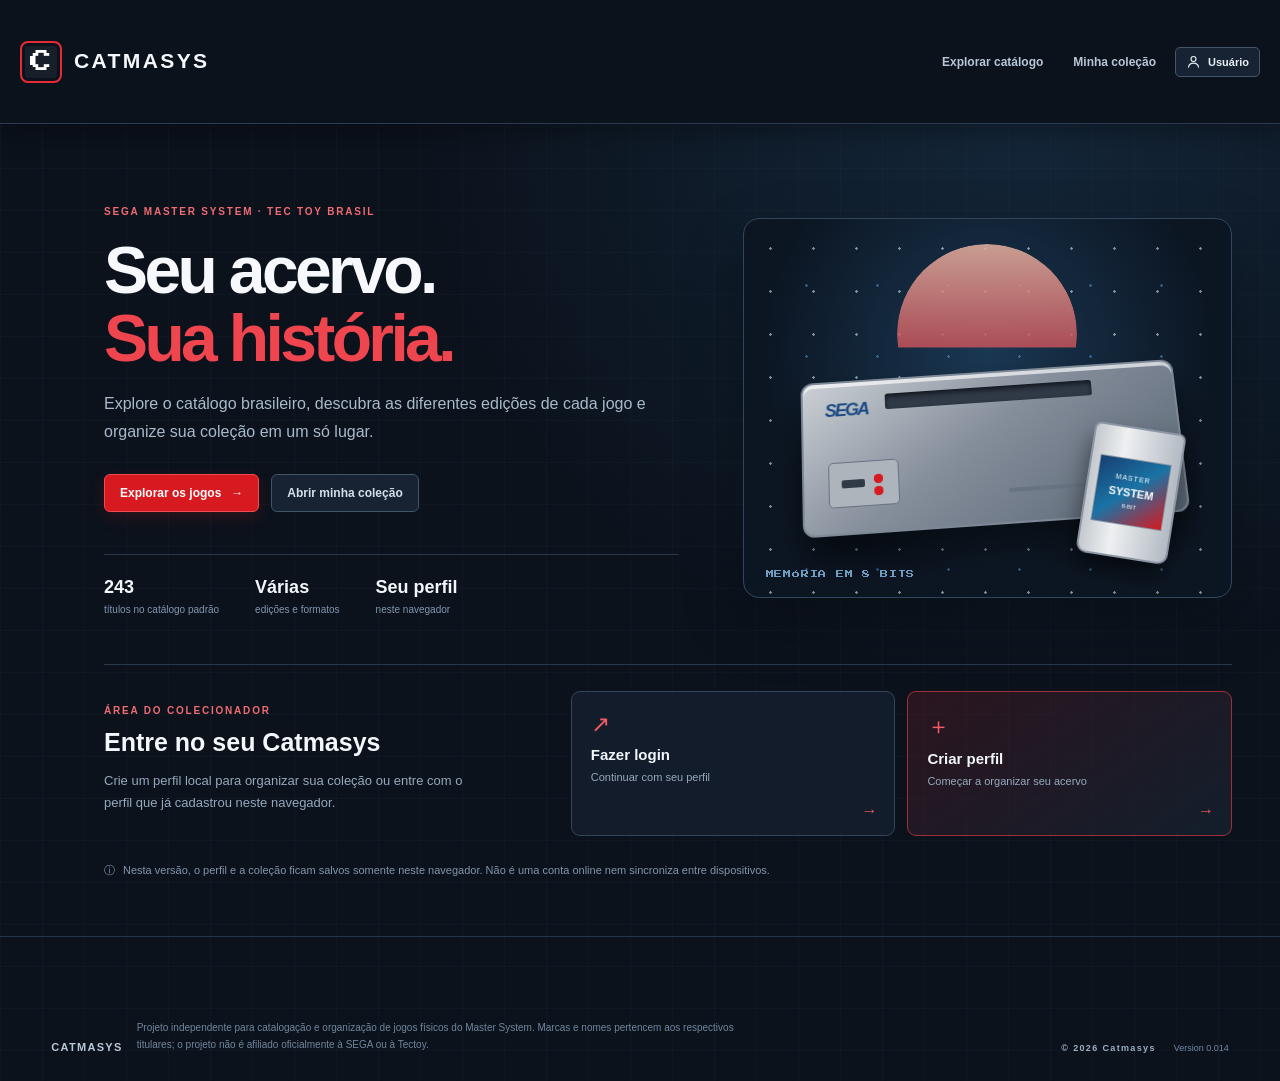
==== commit 1d0deebc: "Version 0.014 — mantém versão identificável no rodapé" ====
--- a/index.html
+++ b/index.html
@@ -37,7 +37,7 @@
     <p class="local-note"><span aria-hidden="true">ⓘ</span> Nesta versão, o perfil e a coleção ficam salvos somente neste navegador. Não é uma conta online nem sincroniza entre dispositivos.</p>
   </section>
 </main>
-<footer class="home-footer"><div class="footer-brand">CATMASYS</div><div class="footer-legal">Projeto independente para catalogação e organização de jogos físicos do Master System. Marcas e nomes pertencem aos respectivos titulares; o projeto não é afiliado oficialmente à SEGA ou à Tectoy.</div><div class="footer-meta"><span>© 2026 Catmasys</span><span>Version 0.014</span></div></footer>
+<footer class="home-footer"><div class="footer-brand">CATMASYS</div><div class="footer-legal">Projeto independente para catalogação e organização de jogos físicos do Master System. Marcas e nomes pertencem aos respectivos titulares; o projeto não é afiliado oficialmente à SEGA ou à Tectoy.</div><div class="footer-meta"><span>© 2026 Catmasys</span><span class="site-version">Version 0.014</span></div></footer>
 <script src="js/perfil.js"></script>
 </body>
 </html>
--- a/css/catmasys-ui.css
+++ b/css/catmasys-ui.css
@@ -193,3 +193,10 @@
  body:not(.space-harrier-skin) .view-title-meta{min-height:22px;padding:3px 6px;font-size:9px}
  body:not(.space-harrier-skin) .site-footer{margin-left:50px!important;min-height:180px!important;margin-top:80px!important;padding:26px 14px 20px!important}
 }
+
+.home-footer .footer-meta{display:flex;flex-wrap:wrap;gap:8px 18px;margin-left:auto;color:#64798f;font-size:9px}
+.home-footer .footer-brand{color:#b9c8d7;font-size:11px;font-weight:850;letter-spacing:.12em}
+.profile-footer{margin-top:0!important}
+@media(max-width:700px){.home-footer .footer-meta{margin-left:0}.home-footer{align-items:flex-start!important}}
+
+.collection-footer,.profile-footer,.detail-footer{margin-left:0!important}
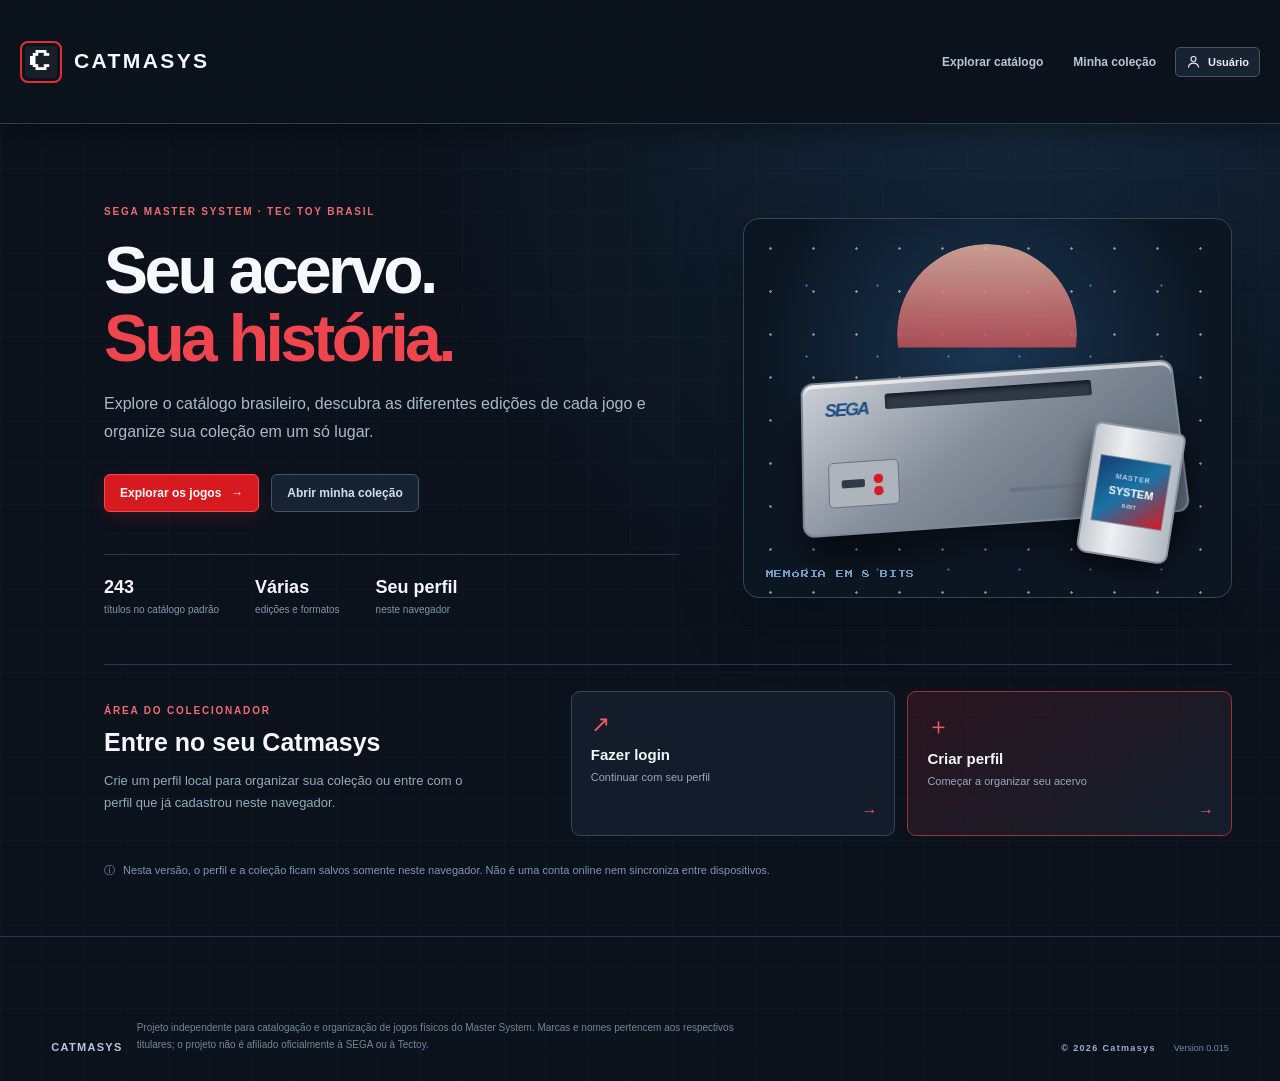
==== commit f89ad430: "Version 0.015 — sincroniza versão e favicon" ====
--- a/index.html
+++ b/index.html
@@ -4,7 +4,7 @@
 <meta charset="utf-8">
 <meta name="viewport" content="width=device-width,initial-scale=1">
 <title>Catmasys</title>
-<link rel="icon" type="image/svg+xml" href="assets/catmasys-icon.svg?v=014">
+<link rel="icon" type="image/svg+xml" href="assets/catmasys-icon.svg?v=015">
 <link rel="stylesheet" href="css/style.css"><link rel="stylesheet" href="css/catmasys-ui.css">
 </head>
 <body class="home-page">
@@ -37,7 +37,7 @@
     <p class="local-note"><span aria-hidden="true">ⓘ</span> Nesta versão, o perfil e a coleção ficam salvos somente neste navegador. Não é uma conta online nem sincroniza entre dispositivos.</p>
   </section>
 </main>
-<footer class="home-footer"><div class="footer-brand">CATMASYS</div><div class="footer-legal">Projeto independente para catalogação e organização de jogos físicos do Master System. Marcas e nomes pertencem aos respectivos titulares; o projeto não é afiliado oficialmente à SEGA ou à Tectoy.</div><div class="footer-meta"><span>© 2026 Catmasys</span><span class="site-version">Version 0.014</span></div></footer>
+<footer class="home-footer"><div class="footer-brand">CATMASYS</div><div class="footer-legal">Projeto independente para catalogação e organização de jogos físicos do Master System. Marcas e nomes pertencem aos respectivos titulares; o projeto não é afiliado oficialmente à SEGA ou à Tectoy.</div><div class="footer-meta"><span>© 2026 Catmasys</span><span class="site-version">Version 0.015</span></div></footer>
 <script src="js/perfil.js"></script>
 </body>
 </html>
--- a/css/catmasys-ui.css
+++ b/css/catmasys-ui.css
@@ -200,3 +200,117 @@
 @media(max-width:700px){.home-footer .footer-meta{margin-left:0}.home-footer{align-items:flex-start!important}}
 
 .collection-footer,.profile-footer,.detail-footer{margin-left:0!important}
+
+
+/* Version 0.015 — bandeira compacta, filtros de edição no rail e cartões/tags consistentes */
+#catalogs{display:flex!important;align-items:center!important;justify-content:flex-start!important;gap:0!important;width:max-content!important;height:26px!important}
+#catalogs button,
+body:not(.space-harrier-skin) #catalogs button,
+body:not(.space-harrier-skin) #catalogs button.active{
+  display:block!important;width:19px!important;min-width:19px!important;height:13px!important;min-height:13px!important;
+  padding:0!important;margin:0!important;border:0!important;border-radius:0!important;box-shadow:none!important;
+  background:transparent!important;color:transparent!important;line-height:0!important;font-size:0!important;
+}
+#catalogs button img{display:block!important;width:19px!important;height:13px!important;object-fit:fill!important;border:0!important;border-radius:0!important;box-shadow:none!important}
+#catalogs button:hover:not(:disabled){transform:none!important;filter:brightness(1.08)}
+#catalogs button:disabled{display:none!important}
+.topbar #catalog-filters{display:contents!important}
+.topbar #catalogs{grid-column:3!important;grid-row:1!important;justify-self:end!important}
+.topbar #editions{display:none!important}
+.edition-rail{width:100%;padding:0 3px}
+.edition-rail-title{margin:0 0 7px;text-align:center;color:#738ba3;font-size:7px;font-weight:850;letter-spacing:.08em}
+.edition-rail #editions{display:flex!important;flex-direction:column!important;align-items:stretch!important;justify-content:flex-start!important;gap:5px!important;width:100%!important;height:auto!important;margin:0!important}
+.edition-rail #editions button,
+body:not(.space-harrier-skin) .edition-rail #editions button{
+  display:flex!important;align-items:center!important;justify-content:center!important;
+  width:100%!important;min-width:0!important;height:27px!important;min-height:27px!important;
+  padding:0!important;border:1px solid #35495e!important;border-radius:5px!important;
+  background:#172332!important;color:#aebfd0!important;font-size:9px!important;font-weight:800!important;
+}
+.edition-rail #editions button.active,
+body:not(.space-harrier-skin) .edition-rail #editions button.active{background:#b71e2a!important;border-color:#f04b52!important;color:#fff!important;box-shadow:0 0 0 1px rgba(215,25,32,.18)!important}
+.edition-menu .edition-rail{padding-top:20px}
+.edition-menu #editions{gap:7px!important}
+body:not(.space-harrier-skin) .thumbs-grid{grid-auto-rows:1fr!important;align-items:stretch!important}
+body:not(.space-harrier-skin) .card{
+  display:flex!important;flex-direction:column!important;align-items:stretch!important;
+  width:100%!important;height:294px!important;min-height:294px!important;max-height:294px!important;
+  padding:10px 8px 9px!important;overflow:hidden!important;
+}
+.card-cover-frame{display:flex;align-items:center;justify-content:center;flex:0 0 184px;width:100%;height:184px;min-height:184px;overflow:hidden}
+body:not(.space-harrier-skin) .card .thumb{
+  display:block!important;width:100%!important;height:176px!important;max-width:100%!important;max-height:176px!important;
+  object-fit:contain!important;object-position:center!important;margin:0 auto!important;
+}
+body:not(.space-harrier-skin) .card .name{
+  display:-webkit-box!important;flex:0 0 34px;width:100%!important;height:34px!important;min-height:34px!important;
+  margin:6px auto 0!important;line-height:16px!important;overflow:hidden!important;
+  -webkit-line-clamp:2!important;-webkit-box-orient:vertical!important;
+}
+.edition-hint{flex:0 0 14px;min-height:14px;margin-top:4px!important;font-size:9px!important}
+.collection-toolbar{display:flex;flex-direction:column;align-items:stretch;gap:12px}
+.collection-tag-filters{display:flex;align-items:center;gap:6px;flex-wrap:wrap;padding:0 24px 4px 20px}
+.tag-filter-caption{flex:0 0 100%;color:#70869d;font-size:9px;font-weight:850;letter-spacing:.12em;margin-bottom:2px}
+.collection-tag{display:inline-flex;align-items:center;justify-content:center;max-width:100%;padding:5px 9px;border:1px solid #344a60;border-radius:999px;background:#142131;color:#b8c8d8;font:700 10px/1.2 system-ui,sans-serif;cursor:pointer}
+.collection-tag:hover{border-color:#7e9bb9;color:#fff}
+.collection-tag.active{background:#b71e2a;border-color:#f04b52;color:#fff}
+body:not(.space-harrier-skin) .collection-grid{grid-template-columns:repeat(auto-fill,minmax(165px,1fr))!important;align-items:stretch!important;gap:18px 14px!important}
+body:not(.space-harrier-skin) .collection-card{
+  display:flex!important;flex-direction:column!important;align-items:stretch!important;
+  height:390px!important;min-height:390px!important;max-height:390px!important;min-width:0!important;
+  padding:10px 9px 11px!important;overflow:hidden!important;
+}
+.collection-cover-link{display:flex;align-items:center;justify-content:center;flex:0 0 180px;height:180px;min-height:180px;overflow:hidden}
+body:not(.space-harrier-skin) .collection-card .thumb{
+  display:block!important;width:100%!important;height:170px!important;max-width:100%!important;max-height:170px!important;
+  object-fit:contain!important;object-position:center!important;margin:0!important;
+}
+.collection-name{display:-webkit-box!important;flex:0 0 36px;height:36px!important;min-height:36px!important;overflow:hidden!important;-webkit-line-clamp:2!important;-webkit-box-orient:vertical!important;line-height:17px!important;margin:7px auto 0!important}
+.collection-id{flex:0 0 14px;min-height:14px;overflow:hidden;text-overflow:ellipsis;white-space:nowrap;font-size:9px!important}
+.collection-card-tags{display:flex;align-content:flex-start;align-items:flex-start;justify-content:center;flex-wrap:wrap;gap:4px;flex:0 0 57px;height:57px;overflow:hidden;margin-top:7px}
+.game-tag{display:inline-flex;align-items:center;gap:4px;max-width:100%;padding:4px 7px;border:1px solid #334b63;border-radius:5px;background:#142131;color:#c6d5e4;font-size:9px;font-weight:700;line-height:1.25}
+.game-tag-label{color:#8fa7be;font-size:8px;font-weight:850;text-transform:uppercase;letter-spacing:.03em}
+.collection-card-tags .game-tag{padding:3px 5px;font-size:8px;white-space:nowrap}
+.collection-card-actions{margin-top:auto!important;padding-top:8px}
+.game-metadata-tags,.metadata-table{margin-top:22px;padding-top:15px;border-top:1px solid #2d4054}
+.game-metadata-tags h3,.metadata-table h3{margin:0 0 11px;color:#91a8bf;font-size:10px;font-weight:850;letter-spacing:.12em}
+.game-tags{display:flex;flex-wrap:wrap;gap:7px}
+.game-tags .game-tag{font-size:10px;padding:6px 9px}
+.metadata-empty{color:#7f93a8;font-size:12px}
+.metadata-table .info-row{border-bottom-color:#293a4d!important;color:#dbe4ed}
+.metadata-table .label{color:#91a8bf!important;min-width:145px}
+body:not(.space-harrier-skin) .game-detail-card{align-items:start}
+@media(max-width:700px){
+  #catalogs button,#catalogs button img{width:19px!important;height:13px!important}
+  .collection-tag-filters{padding-left:12px;padding-right:12px}
+  body:not(.space-harrier-skin) .collection-grid{grid-template-columns:repeat(auto-fill,minmax(130px,1fr))!important;gap:14px 8px!important}
+  body:not(.space-harrier-skin) .collection-card{height:374px!important;min-height:374px!important;max-height:374px!important;padding:8px 6px!important}
+  .collection-cover-link{flex-basis:160px;height:160px;min-height:160px}
+  body:not(.space-harrier-skin) .collection-card .thumb{height:152px!important;max-height:152px!important}
+  .collection-card-tags{flex-basis:53px;height:53px}
+  body:not(.space-harrier-skin) .card{height:274px!important;min-height:274px!important;max-height:274px!important;padding:8px 6px!important}
+  .card-cover-frame{flex-basis:166px;height:166px;min-height:166px}
+  body:not(.space-harrier-skin) .card .thumb{height:158px!important;max-height:158px!important}
+}
+
+
+/* Layout dimensions are shared by every skin; skins may change appearance only. */
+.thumbs-grid{grid-auto-rows:1fr!important;align-items:stretch!important}
+.card{display:flex!important;flex-direction:column!important;align-items:stretch!important;width:100%!important;height:294px!important;min-height:294px!important;max-height:294px!important;padding:10px 8px 9px!important;overflow:hidden!important}
+.card-cover-frame{display:flex;align-items:center;justify-content:center;flex:0 0 184px;width:100%;height:184px;min-height:184px;overflow:hidden}
+.card .thumb{display:block!important;width:100%!important;height:176px!important;max-width:100%!important;max-height:176px!important;object-fit:contain!important;object-position:center!important;margin:0 auto!important}
+.card .name{display:-webkit-box!important;flex:0 0 34px;width:100%!important;height:34px!important;min-height:34px!important;margin:6px auto 0!important;line-height:16px!important;overflow:hidden!important;-webkit-line-clamp:2!important;-webkit-box-orient:vertical!important}
+.edition-hint{flex:0 0 14px;min-height:14px;margin-top:4px!important;font-size:9px!important}
+.collection-grid{grid-template-columns:repeat(auto-fill,minmax(165px,1fr))!important;align-items:stretch!important;gap:18px 14px!important}
+.collection-card{display:flex!important;flex-direction:column!important;align-items:stretch!important;height:390px!important;min-height:390px!important;max-height:390px!important;min-width:0!important;padding:10px 9px 11px!important;overflow:hidden!important}
+.collection-cover-link{display:flex;align-items:center;justify-content:center;flex:0 0 180px;height:180px;min-height:180px;overflow:hidden}
+.collection-card .thumb{display:block!important;width:100%!important;height:170px!important;max-width:100%!important;max-height:170px!important;object-fit:contain!important;object-position:center!important;margin:0!important}
+@media(max-width:700px){
+  .card{height:274px!important;min-height:274px!important;max-height:274px!important;padding:8px 6px!important}
+  .card-cover-frame{flex-basis:166px;height:166px;min-height:166px}
+  .card .thumb{height:158px!important;max-height:158px!important}
+  .collection-grid{grid-template-columns:repeat(auto-fill,minmax(130px,1fr))!important;gap:14px 8px!important}
+  .collection-card{height:374px!important;min-height:374px!important;max-height:374px!important;padding:8px 6px!important}
+  .collection-cover-link{flex-basis:160px;height:160px;min-height:160px}
+  .collection-card .thumb{height:152px!important;max-height:152px!important}
+}
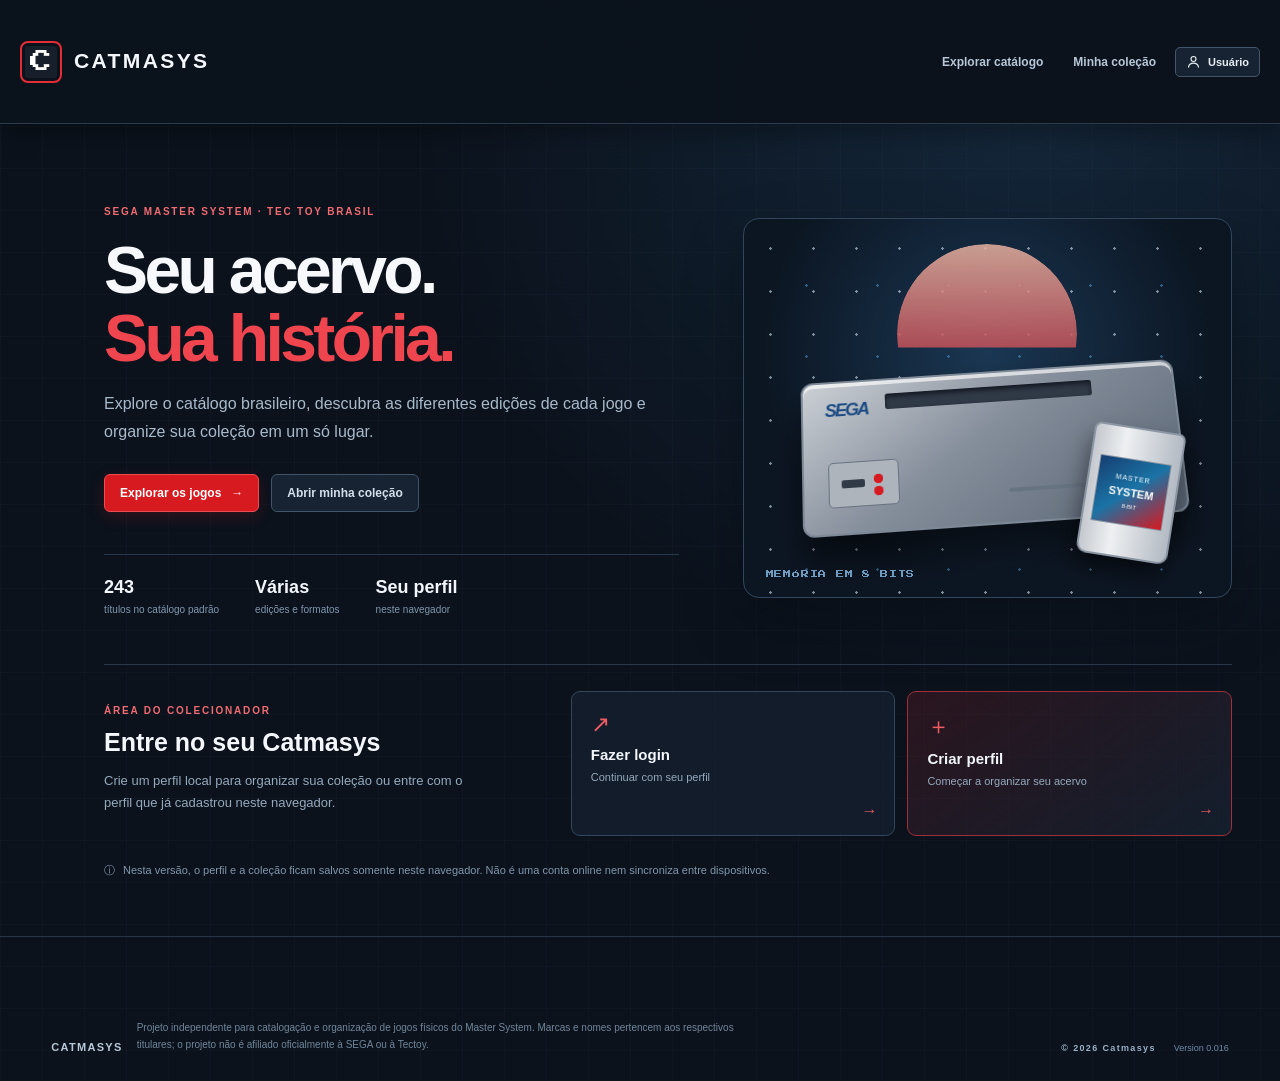
==== commit 0eda6590: "Version 0.016 — sincroniza versão visível e favicon" ====
--- a/index.html
+++ b/index.html
@@ -4,7 +4,7 @@
 <meta charset="utf-8">
 <meta name="viewport" content="width=device-width,initial-scale=1">
 <title>Catmasys</title>
-<link rel="icon" type="image/svg+xml" href="assets/catmasys-icon.svg?v=015">
+<link rel="icon" type="image/svg+xml" href="assets/catmasys-icon.svg?v=016">
 <link rel="stylesheet" href="css/style.css"><link rel="stylesheet" href="css/catmasys-ui.css">
 </head>
 <body class="home-page">
@@ -37,7 +37,7 @@
     <p class="local-note"><span aria-hidden="true">ⓘ</span> Nesta versão, o perfil e a coleção ficam salvos somente neste navegador. Não é uma conta online nem sincroniza entre dispositivos.</p>
   </section>
 </main>
-<footer class="home-footer"><div class="footer-brand">CATMASYS</div><div class="footer-legal">Projeto independente para catalogação e organização de jogos físicos do Master System. Marcas e nomes pertencem aos respectivos titulares; o projeto não é afiliado oficialmente à SEGA ou à Tectoy.</div><div class="footer-meta"><span>© 2026 Catmasys</span><span class="site-version">Version 0.015</span></div></footer>
+<footer class="home-footer"><div class="footer-brand">CATMASYS</div><div class="footer-legal">Projeto independente para catalogação e organização de jogos físicos do Master System. Marcas e nomes pertencem aos respectivos titulares; o projeto não é afiliado oficialmente à SEGA ou à Tectoy.</div><div class="footer-meta"><span>© 2026 Catmasys</span><span class="site-version">Version 0.016</span></div></footer>
 <script src="js/perfil.js"></script>
 </body>
 </html>
--- a/css/catmasys-ui.css
+++ b/css/catmasys-ui.css
@@ -314,3 +314,121 @@
   .collection-cover-link{flex-basis:160px;height:160px;min-height:160px}
   .collection-card .thumb{height:152px!important;max-height:152px!important}
 }
+
+
+/* Version 0.016 — arquitetura de modos, skins e marca compartilhadas */
+.topbar>div:first-child{display:flex!important;flex-direction:column!important;align-items:flex-start!important;gap:5px!important}
+body .topbar .header-version,body:not(.space-harrier-skin) .topbar .header-version,body.space-harrier-skin .topbar .header-version{display:block!important;margin:0!important;color:#7e8ea0!important;font:700 9px/1.2 Inter,"Segoe UI",sans-serif!important;letter-spacing:.11em!important;text-transform:uppercase!important}
+body.dark-skin{color:#e8edf4!important}
+body.dark-skin:not(.space-harrier-skin){background:#0d141e!important;background-image:radial-gradient(ellipse at 50% -15%,rgba(42,75,105,.34),transparent 58%),linear-gradient(rgba(132,164,195,.055) 1px,transparent 1px),linear-gradient(90deg,rgba(132,164,195,.055) 1px,transparent 1px)!important;background-size:auto,40px 40px,40px 40px!important}
+body.dark-skin:not(.space-harrier-skin) .topbar{background:rgba(11,18,27,.97)!important;color:#f4f7fb!important;border-bottom:1px solid #2c3c4e!important}
+body.dark-skin:not(.space-harrier-skin) .header-brand-link{color:#f5f7fb!important}
+body.dark-skin:not(.space-harrier-skin) .catalog-header-controls #search,body.dark-skin:not(.space-harrier-skin) .catalog-header-controls select{background:#111c29!important;border-color:#3b4d62!important;color:#e9f0f7!important}
+body.dark-skin:not(.space-harrier-skin) .view-menu{background:rgba(12,20,30,.96)!important;border-color:#2b3d51!important;box-shadow:3px 0 18px rgba(0,0,0,.35)!important}
+body.dark-skin:not(.space-harrier-skin) .view-mode{background:#172332!important;border-color:#33485f!important;color:#9eb4c9!important}
+body.dark-skin:not(.space-harrier-skin) .view-mode:hover{background:#25384d!important;color:#fff!important}
+body.dark-skin:not(.space-harrier-skin) .view-mode.active{background:#b71e2a!important;border-color:#f04b52!important;color:#fff!important}
+body.dark-skin:not(.space-harrier-skin) .view-title{background:rgba(13,22,33,.92)!important;color:#edf4fb!important;border-color:#344b63!important}
+body.dark-skin:not(.space-harrier-skin) .year-title{color:#eaf1f8!important;border-bottom-color:#41556b!important}
+body.dark-skin:not(.space-harrier-skin) .card{background:linear-gradient(155deg,rgba(255,255,255,.055),rgba(255,255,255,.018))!important;border:1px solid rgba(134,158,184,.17)!important;border-radius:8px!important}
+body.dark-skin:not(.space-harrier-skin) .card .thumb{background:linear-gradient(145deg,#303b49,#151e29)!important;border-color:#6a7c90!important}
+body.dark-skin:not(.space-harrier-skin) .card .name,body.dark-skin:not(.space-harrier-skin) .collection-name{color:#e8eef5!important}
+body.dark-skin:not(.space-harrier-skin) .collection-card{background:linear-gradient(155deg,rgba(255,255,255,.055),rgba(255,255,255,.015));border-color:rgba(134,158,184,.17)}
+body.dark-skin:not(.space-harrier-skin) .collection-card .thumb{background:linear-gradient(145deg,#303b49,#151e29);border-color:#6a7c90}
+body.dark-skin:not(.space-harrier-skin) .collection-toolbar{color:#e4ebf3}
+body.dark-skin:not(.space-harrier-skin) .collection-counts{color:#9eb0c3}
+body.dark-skin:not(.space-harrier-skin) .collection-filters button{background:#172332!important;color:#c8d5e2!important;border-color:#3b4d62!important}
+body.dark-skin:not(.space-harrier-skin) .collection-filters button.active{background:#b71e2a!important;color:#fff!important;border-color:#f04b52!important}
+body.dark-skin:not(.space-harrier-skin) .collection-tag,body.dark-skin:not(.space-harrier-skin) .game-tag{background:#142131;color:#c6d5e4}
+body.dark-skin:not(.space-harrier-skin) .site-footer{color:#71869c!important}
+body.default-skin{background:#f7f7f7!important;background-image:linear-gradient(rgba(0,0,0,.22) 1px,transparent 1px),linear-gradient(90deg,rgba(0,0,0,.22) 1px,transparent 1px)!important;background-size:40px 40px!important;color:#171717!important}
+body.default-skin .topbar{background:rgba(255,255,255,.97)!important;color:#171717!important;border-bottom:3px solid #d71920!important;box-shadow:0 2px 8px rgba(0,0,0,.12)!important}
+body.default-skin .header-brand-link{color:#151515!important}
+body.default-skin .topbar .header-version{color:#6c6c6c!important}
+body.default-skin .mode-btn{background:#fff!important;border-color:#b9b9b9!important;color:#333!important}
+body.default-skin .mode-btn.active{background:#d71920!important;border-color:#b51218!important;color:#fff!important}
+body.default-skin .catalog-header-controls #search,body.default-skin .catalog-header-controls select{background:#fff!important;border-color:#aaa!important;color:#222!important}
+body.default-skin .view-menu{background:rgba(255,255,255,.97)!important;border-color:#d4d4d4!important;box-shadow:2px 0 12px rgba(0,0,0,.10)!important}
+body.default-skin .view-mode{background:#fafafa!important;border-color:#c4c4c4!important;color:#333!important}
+body.default-skin .view-mode:hover{background:#f0f0f0!important;border-color:#999!important}
+body.default-skin .view-mode.active{background:#d71920!important;border-color:#b51218!important;color:#fff!important}
+body.default-skin .view-title{background:#fff!important;color:#222!important;border-color:#ccc!important}
+body.default-skin .view-title-label{color:#222!important}
+body.default-skin .view-title-meta{background:#f2f2f2!important;border-color:#ccc!important;color:#555!important}
+body.default-skin .view-section[data-view-key="year"] .view-title{background:linear-gradient(100deg,#fff 0%,#f2f2f2 100%)!important;border-color:#c9c9c9!important;color:#222!important;box-shadow:0 3px 10px rgba(0,0,0,.07)!important}
+body.default-skin .view-section[data-view-key="year"] .view-title::before{background:#d71920!important}
+body.default-skin .view-section[data-view-key="year"] .view-title-meta{background:#fff!important;color:#333!important;border-color:#ccc!important}
+body.default-skin .card{background:rgba(255,255,255,.94)!important;border:1px solid rgba(0,0,0,.13)!important;border-radius:5px!important;box-shadow:0 2px 6px rgba(0,0,0,.08)!important}
+body.default-skin .card .thumb{background:#fff!important;border:1px solid #777!important;box-shadow:0 3px 8px rgba(0,0,0,.16)!important}
+body.default-skin .card .name,body.default-skin .collection-name{color:#171717!important}
+body.default-skin .collection-card{background:rgba(255,255,255,.94)!important;border:1px solid rgba(0,0,0,.13)!important;border-radius:5px!important}
+body.default-skin .collection-card .thumb{background:#fff!important;border-color:#777!important;box-shadow:0 3px 8px rgba(0,0,0,.16)!important}
+body.default-skin .collection-toolbar,body.default-skin .collection-counts{color:#333!important}
+body.default-skin .collection-filters button{background:#fff!important;color:#222!important;border-color:#aaa!important}
+body.default-skin .collection-filters button.active{background:#d71920!important;color:#fff!important;border-color:#b51218!important}
+body.default-skin .collection-tag,body.default-skin .game-tag{background:#fff!important;color:#333!important;border-color:#ccc!important}
+body.default-skin .tag-filter-caption,body.default-skin .game-tag-label{color:#666!important}
+body.default-skin .site-footer{background:linear-gradient(180deg,transparent,rgba(255,255,255,.78))!important;color:#666!important;border-top-color:#ccc!important}
+body.default-skin .site-footer .footer-brand{color:#333!important}
+body.default-skin .site-footer .footer-legal,body.default-skin .site-footer .footer-meta{color:#666!important}
+.view-menu{padding-top:14px!important}
+.view-rail-group{gap:7px!important}
+.view-rail-separator{margin:9px 0!important}
+.experimental-view-mode .timeline-mode{border-style:dashed!important;border-color:#7b8ea2!important}
+.timeline-mode::after{content:"EXP";position:absolute;right:-4px;top:-5px;padding:2px 3px;border-radius:3px;background:#e9b949;color:#171717;font-size:6px;font-weight:900;letter-spacing:.04em}
+.alphabetic-toggle{flex-direction:column;gap:0!important}
+.alphabetic-toggle .alpha-indicator{font-size:7px;font-weight:900;line-height:1;letter-spacing:.03em}
+.alphabetic-toggle[data-direction="za"] .alpha-indicator{color:#f3c75d}
+.skin-controls{position:relative;margin-top:auto;padding-top:12px}
+.skin-menu-trigger{flex:0 0 42px}
+.skin-menu{position:absolute;left:52px;bottom:0;z-index:1500;display:flex;flex-direction:column;gap:5px;min-width:142px;padding:7px;border:1px solid #42566b;border-radius:9px;background:#101a26;box-shadow:0 12px 35px rgba(0,0,0,.36)}
+.skin-menu[hidden]{display:none!important}
+.skin-menu button{width:100%;min-height:34px;padding:7px 10px;border:1px solid #34495f;border-radius:5px;background:#172332;color:#dbe6f0;text-align:left;font:750 10px/1.2 Inter,"Segoe UI",sans-serif;cursor:pointer}
+.skin-menu button:hover,.skin-menu button.active{background:#d71920;border-color:#f04b52;color:#fff}
+body.default-skin .skin-menu{background:#fff;border-color:#ccc;box-shadow:0 12px 30px rgba(0,0,0,.18)}
+body.default-skin .skin-menu button{background:#f7f7f7;border-color:#ccc;color:#222}
+body.default-skin .skin-menu button.active,body.default-skin .skin-menu button:hover{background:#d71920;border-color:#b51218;color:#fff}
+body.space-harrier-skin .skin-menu{background:rgba(2,10,15,.96);border-color:#31505b}
+body.space-harrier-skin .skin-menu button{background:#081820;border-color:#31505b;color:#bfe6d0}
+body.space-harrier-skin .skin-menu button.active,body.space-harrier-skin .skin-menu button:hover{background:#168c4b;border-color:#26c66a;color:#fff}
+.timeline-wrap{height:540px!important;padding-top:235px!important}
+.timeline-track{top:318px!important}
+.timeline-marker{height:300px!important;border-left-color:#d44b55!important}
+.timeline-marker::before{top:303px!important;background:#f04b52!important}
+.timeline-marker span{top:-32px!important;padding:5px 7px!important;background:#d71920!important;border:1px solid #ff626b!important;color:#fff!important;border-radius:4px!important;font-size:9px!important;box-shadow:0 4px 12px rgba(0,0,0,.2)}
+.timeline-row{gap:calc(26px * var(--timeline-zoom,1))!important;will-change:transform}
+.timeline-card{transition:transform .12s linear,opacity .12s linear,filter .12s linear!important}
+.timeline-hint{padding:7px 10px;border:1px solid rgba(120,140,160,.35);border-radius:5px;background:rgba(10,18,28,.76);color:#b4c1cf!important}
+body.default-skin .timeline-track{background:#333!important}
+body.default-skin .timeline-marker{border-left-color:#d71920!important}
+body.default-skin .timeline-marker::before{background:#d71920!important}
+body.default-skin .timeline-marker span{background:#d71920!important;color:#fff!important;border-color:#b51218!important}
+body.default-skin .timeline-hint{background:rgba(255,255,255,.86);color:#444!important;border-color:#ccc}
+body.space-harrier-skin .timeline-marker{border-left-color:#26c66a!important}
+body.space-harrier-skin .timeline-marker::before{background:#26c66a!important}
+body.space-harrier-skin .timeline-marker span{background:#0b3025!important;color:#9bffc5!important;border-color:#26c66a!important}
+@media(max-width:700px){
+ .view-menu{top:82px!important;padding:10px 6px!important;width:54px!important}
+ .view-mode{width:38px!important;height:38px!important}
+ .skin-menu{left:46px}
+ .timeline-wrap{height:460px!important;padding-top:195px!important}
+ .timeline-track{top:268px!important}
+ .timeline-marker{height:245px!important}
+ .timeline-marker::before{top:248px!important}
+ .timeline-marker span{font-size:7px!important;padding:4px 5px!important}
+}
+
+/* Readability and shared header version across every skin */
+body:not(.space-harrier-skin) .topbar .header-version{display:block!important}
+body.space-harrier-skin .topbar .header-version{display:block!important}
+body.default-skin .toolbar,body.default-skin #count{color:#333!important}
+body.default-skin .view-title-meta{color:#444!important}
+body.default-skin .collection-id{color:#555!important}
+body.default-skin .metadata-table .info-row,body.default-skin .info-row{color:#222!important}
+body.default-skin .metadata-table .label,body.default-skin .label{color:#555!important}
+body.default-skin .game-metadata-tags h3,body.default-skin .metadata-table h3{color:#444!important}
+body.default-skin .collection-status-badge{background:#f3f3f3!important;color:#333!important;border-color:#bbb!important}
+body.default-skin .collection-edit-status{background:#fff!important;color:#222!important;border-color:#aaa!important}
+body.default-skin .status-dialog{background:#fff!important;color:#222!important;border-color:#bbb!important}
+body.default-skin .status-dialog p,body.default-skin .status-dialog label{color:#444!important}
+body.default-skin .status-dialog select{background:#fff!important;color:#222!important;border-color:#aaa!important}
